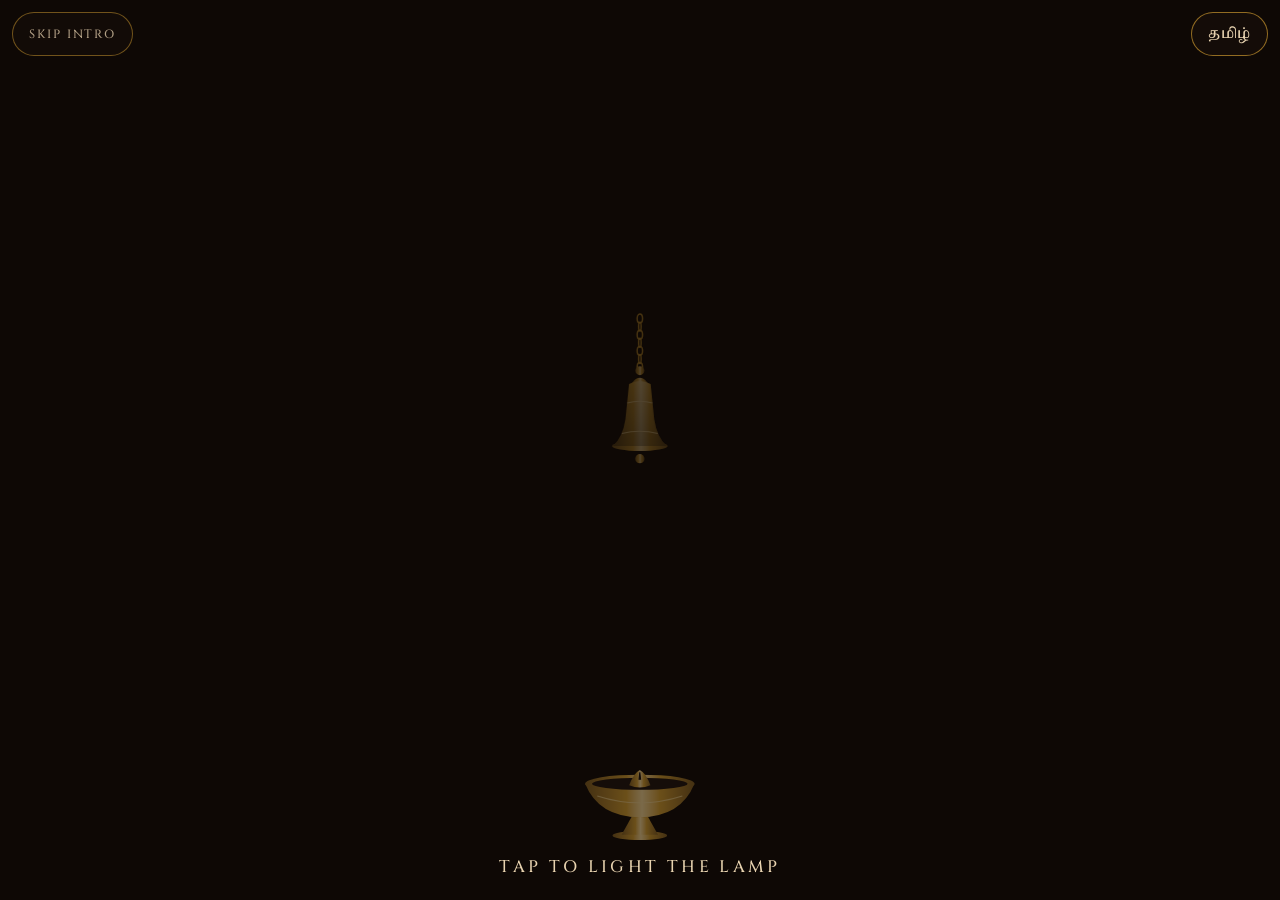
==== invites/ananya-weds-karthik/index.html @ 398d5e8c "Add Temple Gold template: lamp-lighting entry and temple doors A South Indian temple wedding templat" ====
<!doctype html>
<html lang="en">
<head>
  <meta charset="utf-8">
  <meta name="viewport" content="width=device-width, initial-scale=1, viewport-fit=cover">
  <title>Ananya &amp; Karthik — Wedding Invitation</title>
  <meta name="description" content="With the blessings of our elders, we invite you to our wedding in Madurai on Friday, 5 February 2027.">
  <!-- Link preview for WhatsApp / Instagram / iMessage -->
  <meta property="og:type" content="website">
  <meta property="og:title" content="Ananya &amp; Karthik — Wedding Invitation">
  <meta property="og:description" content="With the blessings of our elders, we invite you to our wedding in Madurai on Friday, 5 February 2027.">
  <meta property="og:image" content="https://choprakhushee.github.io/Wedding-Invites/templates/temple-gold/preview.jpg">
  <meta name="twitter:card" content="summary_large_image">
  <meta name="theme-color" content="#2A1A12">
  <link rel="preconnect" href="https://fonts.googleapis.com">
  <link rel="preconnect" href="https://fonts.gstatic.com" crossorigin>
  <link href="https://fonts.googleapis.com/css2?family=Cinzel:wght@500;600&family=Cormorant+Garamond:ital,wght@0,400;0,500;0,600;1,500&family=Great+Vibes&display=swap" rel="stylesheet">
  <link rel="stylesheet" href="../../templates/temple-gold/temple.css">
</head>
<body class="is-entry" data-elements="../../templates/temple-gold/assets/elements/">

  <!-- 1–2. Entry: light the lamp, then the temple doors open. -->
  <div class="entry" id="entry">
    <div class="entry__sky"></div>

    <div class="temple" aria-hidden="true">
      <div class="slot slot--gopuram" data-slot="gopuram"></div>
      <div class="slot slot--frame" data-slot="temple-frame"></div>
      <div class="doorway">
        <div class="doorway__glow"></div>
        <div class="door door--left"><div class="slot" data-slot="temple-door-left"></div><span class="door__shade"></span></div>
        <div class="door door--right"><div class="slot" data-slot="temple-door-right"></div><span class="door__shade"></span></div>
      </div>
      <div class="plaque"><span class="plaque__names" data-couple="short"></span></div>
      <div class="sway sway--thoranam"><div class="slot slot--thoranam" data-slot="thoranam"></div></div>
      <div class="sway sway--leaf-left"><div class="slot slot--leaf" data-slot="banana-leaf-left"></div></div>
      <div class="sway sway--leaf-right"><div class="slot slot--leaf" data-slot="banana-leaf-right"></div></div>
    </div>

    <div class="entry__dark"></div>
    <div class="entry__light"></div>

    <!-- Above the darkness: the lamp and the bell are visible before the light. -->
    <div class="temple temple--front">
      <div class="bell" id="bell"><div class="slot slot--bell" data-slot="bell"></div></div>
      <button class="bell__tap" id="bell-tap" type="button" data-ui-label="ring_bell"></button>
      <div class="diya" id="diya">
        <span class="diya__glow"></span>
        <div class="slot slot--diya" data-slot="diya"></div>
        <span class="flame" id="flame"><span class="flame__body"></span></span>
      </div>
      <p class="hint hint--light" data-ui="tap_to_light"></p>
      <p class="hint hint--enter"><span data-ui="tap_to_enter"></span></p>
    </div>

    <button class="entry__tap" id="entry-tap" type="button" data-ui-label="tap_to_light"></button>
    <button class="chip entry__skip" id="skip" type="button" data-ui="skip_intro"></button>
  </div>

  <main class="site" id="site">
    <!-- 4. Couple reveal (first pass; the kolam and parents' lines come next). -->
    <section class="couple" id="couple" aria-labelledby="couple-names">
      <div class="panel panel--ivory couple__panel">
        <p class="kicker" data-ui="wedding_of"></p>
        <h1 class="couple__names" id="couple-names" data-couple="long"></h1>
        <p class="couple__date" data-wedding-date></p>
      </div>
    </section>
  </main>

  <!-- Floating controls -->
  <div class="controls">
    <button class="chip" id="lang" type="button" hidden></button>
    <button class="fab" id="music" type="button" hidden>
      <svg viewBox="0 0 24 24" aria-hidden="true"><path d="M9 18V5l11-2v13" fill="none" stroke="currentColor" stroke-width="1.6" stroke-linecap="round" stroke-linejoin="round"/><circle cx="6" cy="18" r="3" fill="none" stroke="currentColor" stroke-width="1.6"/><circle cx="17" cy="16" r="3" fill="none" stroke="currentColor" stroke-width="1.6"/><path class="fab__slash" d="M4 4l16 16" stroke="currentColor" stroke-width="1.6" stroke-linecap="round"/></svg>
    </button>
  </div>
  <audio id="audio" loop preload="none"></audio>

  <script src="../../templates/shared/vendor/gsap.min.js"></script>
  <script src="../../templates/shared/core.js"></script>
  <script src="../../templates/temple-gold/motifs.js"></script>
  <script src="../../templates/temple-gold/temple.js"></script>
</body>
</html>
---- templates/temple-gold/temple.css ----
/* Temple Gold: a South Indian temple wedding.
   Colours are set from wedding.json ("theme"); the values here are defaults. */

:root {
  --kumkum: #8B1A1A;
  --gold: #C8962E;
  --peacock: #1E4D3A;
  --turmeric: #E0A526;
  --ivory: #FBF6EA;
  --sandal: #E8D3B0;
  --stone: #2A1A12;

  --kumkum-deep: color-mix(in srgb, var(--kumkum), #000 38%);
  --gold-deep: color-mix(in srgb, var(--gold), #2a1a12 48%);
  --gold-light: color-mix(in srgb, var(--gold), #fff6dc 55%);
  --peacock-deep: color-mix(in srgb, var(--peacock), #000 35%);
  --leaf-light: color-mix(in srgb, var(--peacock), #a9c46a 42%);
  --sandal-deep: color-mix(in srgb, var(--sandal), var(--stone) 24%);
  --stone-soft: color-mix(in srgb, color-mix(in srgb, var(--sandal), var(--stone) 50%), var(--kumkum) 18%);
  --night: color-mix(in srgb, var(--stone), #000 45%);

  --font-title: "Cinzel", "Times New Roman", serif;
  --font-script: "Great Vibes", cursive;
  --font-body: "Cormorant Garamond", Georgia, serif;
  --font-regional: var(--font-ta, serif);

  --ease: cubic-bezier(0.65, 0, 0.35, 1);
  --vh: 100vh;
}
@supports (height: 100dvh) { :root { --vh: 100dvh; } }
@supports not (color: color-mix(in srgb, red, blue)) {
  :root {
    --kumkum-deep: #561010; --gold-deep: #7a5a22; --gold-light: #e9d29c; --peacock-deep: #143226;
    --leaf-light: #4f7a4a; --sandal-deep: #c4ac8a; --stone-soft: #8c7560; --night: #170e0a;
  }
}

*, *::before, *::after { box-sizing: border-box; }
html { -webkit-text-size-adjust: 100%; }
body {
  margin: 0;
  background: var(--ivory);
  color: var(--stone);
  font: 500 1.125rem/1.55 var(--font-body);
  -webkit-font-smoothing: antialiased;
}
body.is-entry { overflow: hidden; background: var(--night); }
button { font: inherit; color: inherit; }
[hidden] { display: none !important; }
:focus-visible { outline: 2px solid var(--turmeric); outline-offset: 3px; }

/* Regional-language text uses the regional font everywhere. */
html:not([lang="en"]) body { font-family: var(--font-regional), var(--font-body); }
html:not([lang="en"]) .kicker,
html:not([lang="en"]) .hint,
html:not([lang="en"]) .chip { font-family: var(--font-regional), var(--font-title); letter-spacing: .04em; text-transform: none; }
html:not([lang="en"]) .plaque__names,
html:not([lang="en"]) .couple__names { font-family: var(--font-regional), serif; font-weight: 600; }

/* ---------------------------------------------------------------------------
   Element slots: built-in SVG or a dropped-in image, always filling the slot.
   --------------------------------------------------------------------------- */
.slot { position: absolute; }
.slot > svg, .slot > img { display: block; width: 100%; height: 100%; object-fit: contain; }

/* SVG line work (see motifs.js). */
.g-lines { fill: none; stroke: var(--gold); stroke-width: .9; }
.g-ledge { fill: var(--sandal); stroke: var(--gold-deep); stroke-width: .6; }
.g-niche { fill: color-mix(in srgb, var(--stone), transparent 55%); stroke: var(--gold); stroke-width: .8; }
.f-lines { fill: none; stroke: var(--gold-deep); stroke-width: 1; }
.f-tri { fill: var(--gold); stroke: none; }
.f-gold { fill: var(--gold); }
.f-shadow { fill: var(--stone-soft); }
.f-step { fill: var(--sandal); opacity: .6; }
.d-lines { fill: none; stroke: var(--gold); stroke-width: 1.1; }
.d-ring { fill: none; stroke: var(--gold-light); stroke-width: 2.2; }
.d-seam { stroke: var(--gold); stroke-width: 2; }
.t-string { fill: none; stroke: var(--sandal-deep); stroke-width: 1.4; }
.t-leaf { fill: var(--peacock); transform-box: fill-box; transform-origin: 50% 0; animation: leaf 4s var(--ease) infinite alternate; }
.t-leaf--light { fill: var(--leaf-light); }
.t-flowers { fill: var(--turmeric); }
.l-stalk { fill: none; stroke: var(--leaf-light); stroke-width: 6; stroke-linecap: round; }
.l-rib { fill: none; stroke: color-mix(in srgb, var(--leaf-light), #fff 30%); stroke-width: 2; }
.l-veins { fill: none; stroke: var(--peacock-deep); stroke-width: .5; opacity: .45; }
.b-chain { fill: none; stroke: var(--gold); stroke-width: 1.6; }
.b-bands { fill: none; stroke: var(--gold-light); stroke-width: 1.2; opacity: .8; }
.dy-line { fill: none; stroke: var(--gold-light); stroke-width: 1.4; opacity: .7; }
.dy-oil { fill: color-mix(in srgb, var(--stone), #000 30%); }
.dy-wick { fill: var(--night); stroke: var(--night); stroke-width: 1.4; }

/* ---------------------------------------------------------------------------
   1–2. Entry: lamp, bell, temple doors
   --------------------------------------------------------------------------- */
.entry {
  position: fixed;
  inset: 0;
  z-index: 40;
  overflow: hidden;
  background: var(--night);
  /* The temple is a 9:16 stage, as large as fits, standing on the bottom edge. */
  --tw: min(100vw, var(--vh) * 9 / 16);
  --th: calc(var(--tw) * 16 / 9);
}
.entry__sky {
  position: absolute;
  inset: 0;
  background:
    linear-gradient(to top, var(--stone) calc(var(--th) * .1), transparent calc(var(--th) * .15)),
    radial-gradient(120% 70% at 50% 100%, color-mix(in srgb, var(--kumkum-deep), var(--stone) 30%) 0, var(--stone) 55%, var(--night) 100%);
}

.temple {
  position: absolute;
  left: 50%;
  bottom: 0;
  width: var(--tw);
  height: var(--th);
  translate: -50% 0;
  container-type: size;
}
.temple--front { z-index: 6; pointer-events: none; }

.slot--gopuram { left: 14%; width: 72%; top: 1%; height: 26.5%; }
.slot--frame { left: 13%; width: 74%; top: 27%; height: 61%; }

.doorway {
  position: absolute;
  left: 22.333%;
  width: 55.334%;
  top: 34.75%;
  height: 48.75%;
  perspective: 900px;
}
.doorway__glow {
  position: absolute;
  inset: 0;
  background: radial-gradient(70% 60% at 50% 62%, var(--ivory) 0, color-mix(in srgb, var(--turmeric), var(--ivory) 30%) 28%, var(--kumkum) 70%, var(--kumkum-deep) 100%);
  opacity: .55;
}
.door {
  position: absolute;
  top: 0;
  bottom: 0;
  width: 50%;
  transform-style: preserve-3d;
  will-change: transform;
}
.door .slot { inset: 0; }
.door--left { left: 0; transform-origin: 0 50%; }
.door--right { right: 0; transform-origin: 100% 50%; }
.door__shade { position: absolute; inset: 0; background: #000; opacity: 0; pointer-events: none; }

.plaque {
  position: absolute;
  left: 50%;
  top: 28.1%;
  height: 5.2%;
  width: 50%;
  translate: -50% 0;
  display: grid;
  place-items: center;
  padding: 0 4%;
  background: var(--kumkum);
  border: 1px solid var(--gold);
  box-shadow: inset 0 0 0 2px var(--kumkum), inset 0 0 0 3px var(--gold);
  border-radius: 2px;
}
.plaque__names {
  color: var(--gold-light);
  font: 400 6.4cqw/1 var(--font-script);
  white-space: nowrap;
}

.sway { position: absolute; will-change: transform; }
.sway .slot { inset: 0; }
.sway--thoranam { left: 17%; width: 66%; top: 34.2%; height: 7%; transform-origin: 50% 0; animation: sway 7s var(--ease) infinite alternate; }
.sway--leaf-left, .sway--leaf-right { top: 40%; width: 23%; height: 56%; animation: sway-leaf 9s var(--ease) infinite alternate; }
.sway--leaf-left { left: -6%; transform-origin: 50% 100%; }
.sway--leaf-right { right: -6%; transform-origin: 50% 100%; animation-delay: -4.5s; }

@keyframes sway { from { rotate: -.7deg; } to { rotate: .7deg; } }
@keyframes sway-leaf { from { rotate: -1.4deg; } to { rotate: 1.2deg; } }
@keyframes leaf { from { rotate: -5deg; } to { rotate: 5deg; } }

/* Darkness with a hole of lamplight that grows from the flame (--r). */
.entry__dark {
  position: absolute;
  inset: 0;
  z-index: 2;
  pointer-events: none;
  --r: 0px;
  background: radial-gradient(circle at var(--fx, 50%) var(--fy, 85%),
    rgba(14, 8, 5, 0) calc(var(--r) * .28),
    rgba(14, 8, 5, .5) calc(var(--r) * .7),
    rgb(14, 8, 5) var(--r));
}
.entry__light {
  position: absolute;
  inset: 0;
  z-index: 3;
  pointer-events: none;
  opacity: 0;
  background: radial-gradient(circle at var(--fx, 50%) var(--fy, 85%),
    color-mix(in srgb, var(--turmeric) 30%, transparent) 0,
    color-mix(in srgb, var(--turmeric) 10%, transparent) calc(var(--tw) * .45),
    transparent calc(var(--tw) * 1.1));
}

.bell {
  position: absolute;
  left: 50%;
  width: 14.2%;
  margin-left: -7.1%;
  top: 34.75%;
  height: 17%;
  transform-origin: 50% 0;
  opacity: .32;
  will-change: transform;
}
.bell .slot { inset: 0; }
.bell__tap {
  position: absolute;
  left: 50%;
  top: 40%;
  width: max(44px, 18%);
  height: max(44px, 12%);
  translate: -50% 0;
  border: 0;
  background: none;
  cursor: pointer;
  pointer-events: auto;
  border-radius: 50%;
  -webkit-tap-highlight-color: transparent;
}

.diya {
  position: absolute;
  left: 50%;
  width: 30%;
  margin-left: -15%;
  bottom: 6.5%;
  height: 13.5%;
  opacity: .5;
}
.diya .slot { inset: 0; }
.diya__glow {
  position: absolute;
  left: 50%;
  top: 30%;
  width: 260%;
  aspect-ratio: 1;
  translate: -50% -50%;
  border-radius: 50%;
  background: radial-gradient(circle, color-mix(in srgb, var(--turmeric) 55%, transparent) 0, color-mix(in srgb, var(--turmeric) 12%, transparent) 35%, transparent 68%);
  opacity: 0;
}
.flame {
  position: absolute;
  left: 50%;
  bottom: 56.2%;
  width: 17%;
  margin-left: -8.5%;
  aspect-ratio: 40 / 96;
  transform-origin: 50% 100%;
}
.flame__body { position: absolute; inset: 0; transform-origin: 50% 100%; }
.flame__body svg { display: block; width: 100%; height: 100%; overflow: visible; }
.flame__core { transform-box: fill-box; transform-origin: 50% 100%; }
.is-lit .flame__body { animation: flicker 2.3s ease-in-out infinite alternate; }
.is-lit .flame__core { animation: flicker-core 1.7s ease-in-out infinite alternate; }
.is-lit .diya__glow { animation: glow 3.1s ease-in-out infinite alternate; }

@keyframes flicker {
  0%   { transform: scale(1, 1) skewX(0deg); }
  22%  { transform: scale(.97, 1.04) skewX(1.6deg); }
  47%  { transform: scale(1.02, .96) skewX(-1deg); }
  71%  { transform: scale(.98, 1.05) skewX(-2deg); }
  100% { transform: scale(1.01, .98) skewX(1deg); }
}
@keyframes flicker-core {
  0%   { transform: scale(1, 1); }
  40%  { transform: scale(.92, 1.06); }
  100% { transform: scale(1.04, .95); }
}
@keyframes glow { 0% { scale: .94; } 50% { scale: 1.03; } 100% { scale: .97; } }

.hint {
  position: absolute;
  left: 50%;
  translate: -50% 0;
  margin: 0;
  text-align: center;
  white-space: nowrap;
  font: 500 max(12px, 3.3cqw)/1.3 var(--font-title);
  letter-spacing: .2em;
  text-transform: uppercase;
}
.hint--light { bottom: 2.4%; color: var(--sandal); animation: breathe 2.6s var(--ease) infinite alternate; }
.is-lit .hint--light { animation: none; }
.hint--enter {
  bottom: 1.6%;
  padding: .55em 1.2em;
  background: var(--ivory);
  color: var(--stone);
  border: 1px solid var(--gold);
  box-shadow: inset 0 0 0 2px var(--ivory), inset 0 0 0 3px var(--gold);
  opacity: 0;
  visibility: hidden;
}
@keyframes breathe { from { opacity: .55; } to { opacity: 1; } }

.entry__tap {
  position: absolute;
  inset: 0;
  z-index: 5;
  width: 100%;
  border: 0;
  background: none;
  cursor: pointer;
  -webkit-tap-highlight-color: transparent;
}
.entry__skip { position: absolute; z-index: 7; left: 12px; top: max(12px, env(safe-area-inset-top)); opacity: .75; }

/* ---------------------------------------------------------------------------
   Floating controls
   --------------------------------------------------------------------------- */
.chip {
  min-height: 44px;
  min-width: 44px;
  padding: 0 16px;
  border: 1px solid color-mix(in srgb, var(--gold), transparent 30%);
  border-radius: 999px;
  background: color-mix(in srgb, var(--night), transparent 25%);
  color: var(--sandal);
  font: 500 12px/1 var(--font-title);
  letter-spacing: .16em;
  text-transform: uppercase;
  cursor: pointer;
}
.controls {
  position: fixed;
  z-index: 60;
  right: 12px;
  top: max(12px, env(safe-area-inset-top));
  display: flex;
  gap: 10px;
  align-items: center;
}
.controls #lang { font-family: var(--font-regional), var(--font-title); letter-spacing: .04em; text-transform: none; font-size: 14px; }
.controls #lang.to-en { font-family: var(--font-title); letter-spacing: .16em; text-transform: uppercase; font-size: 12px; }
.fab {
  position: fixed;
  right: 16px;
  bottom: max(16px, env(safe-area-inset-bottom));
  width: 48px;
  height: 48px;
  display: grid;
  place-items: center;
  border: 1px solid var(--gold);
  border-radius: 50%;
  background: var(--kumkum);
  color: var(--gold-light);
  box-shadow: inset 0 0 0 3px var(--kumkum), inset 0 0 0 4px color-mix(in srgb, var(--gold), transparent 40%), 0 6px 18px rgba(42, 26, 18, .28);
  cursor: pointer;
}
body.is-dark .fab { opacity: 0; pointer-events: none; }
.fab { transition: opacity 1s var(--ease); }
.fab svg { width: 22px; height: 22px; }
.fab__slash { opacity: 0; transition: opacity .6s var(--ease); }
.fab.is-muted .fab__slash { opacity: 1; }

/* ---------------------------------------------------------------------------
   Panels: text always sits on a solid ground framed in zari.
   --------------------------------------------------------------------------- */
.panel {
  position: relative;
  border: 1px solid var(--gold);
  box-shadow: inset 0 0 0 5px var(--panel-bg), inset 0 0 0 6px var(--gold);
  background: var(--panel-bg);
}
.panel--ivory { --panel-bg: var(--ivory); color: var(--stone); }
.panel--red { --panel-bg: var(--kumkum); color: var(--ivory); }

.kicker {
  margin: 0;
  font: 500 13px/1.4 var(--font-title);
  letter-spacing: .24em;
  text-transform: uppercase;
  color: var(--kumkum);
}

/* ---------------------------------------------------------------------------
   4. Couple reveal (first pass)
   --------------------------------------------------------------------------- */
.site { min-height: var(--vh); background: var(--sandal); }
.couple {
  min-height: var(--vh);
  display: grid;
  place-items: center;
  padding: 72px 16px 48px;
}
.couple:focus { outline: none; }
.couple__panel {
  width: min(100%, 520px);
  padding: 48px 28px;
  text-align: center;
}
.couple__names {
  margin: 18px 0 14px;
  font: 400 clamp(46px, 13vw, 76px)/1.05 var(--font-script);
  color: var(--kumkum);
}
.couple__date { margin: 0; font: 500 14px/1.5 var(--font-title); letter-spacing: .18em; text-transform: uppercase; }

/* ---------------------------------------------------------------------------
   Reduced motion: no loops; the entry becomes a gentle cross-fade.
   --------------------------------------------------------------------------- */
@media (prefers-reduced-motion: reduce) {
  *, *::before, *::after { animation: none !important; }
}
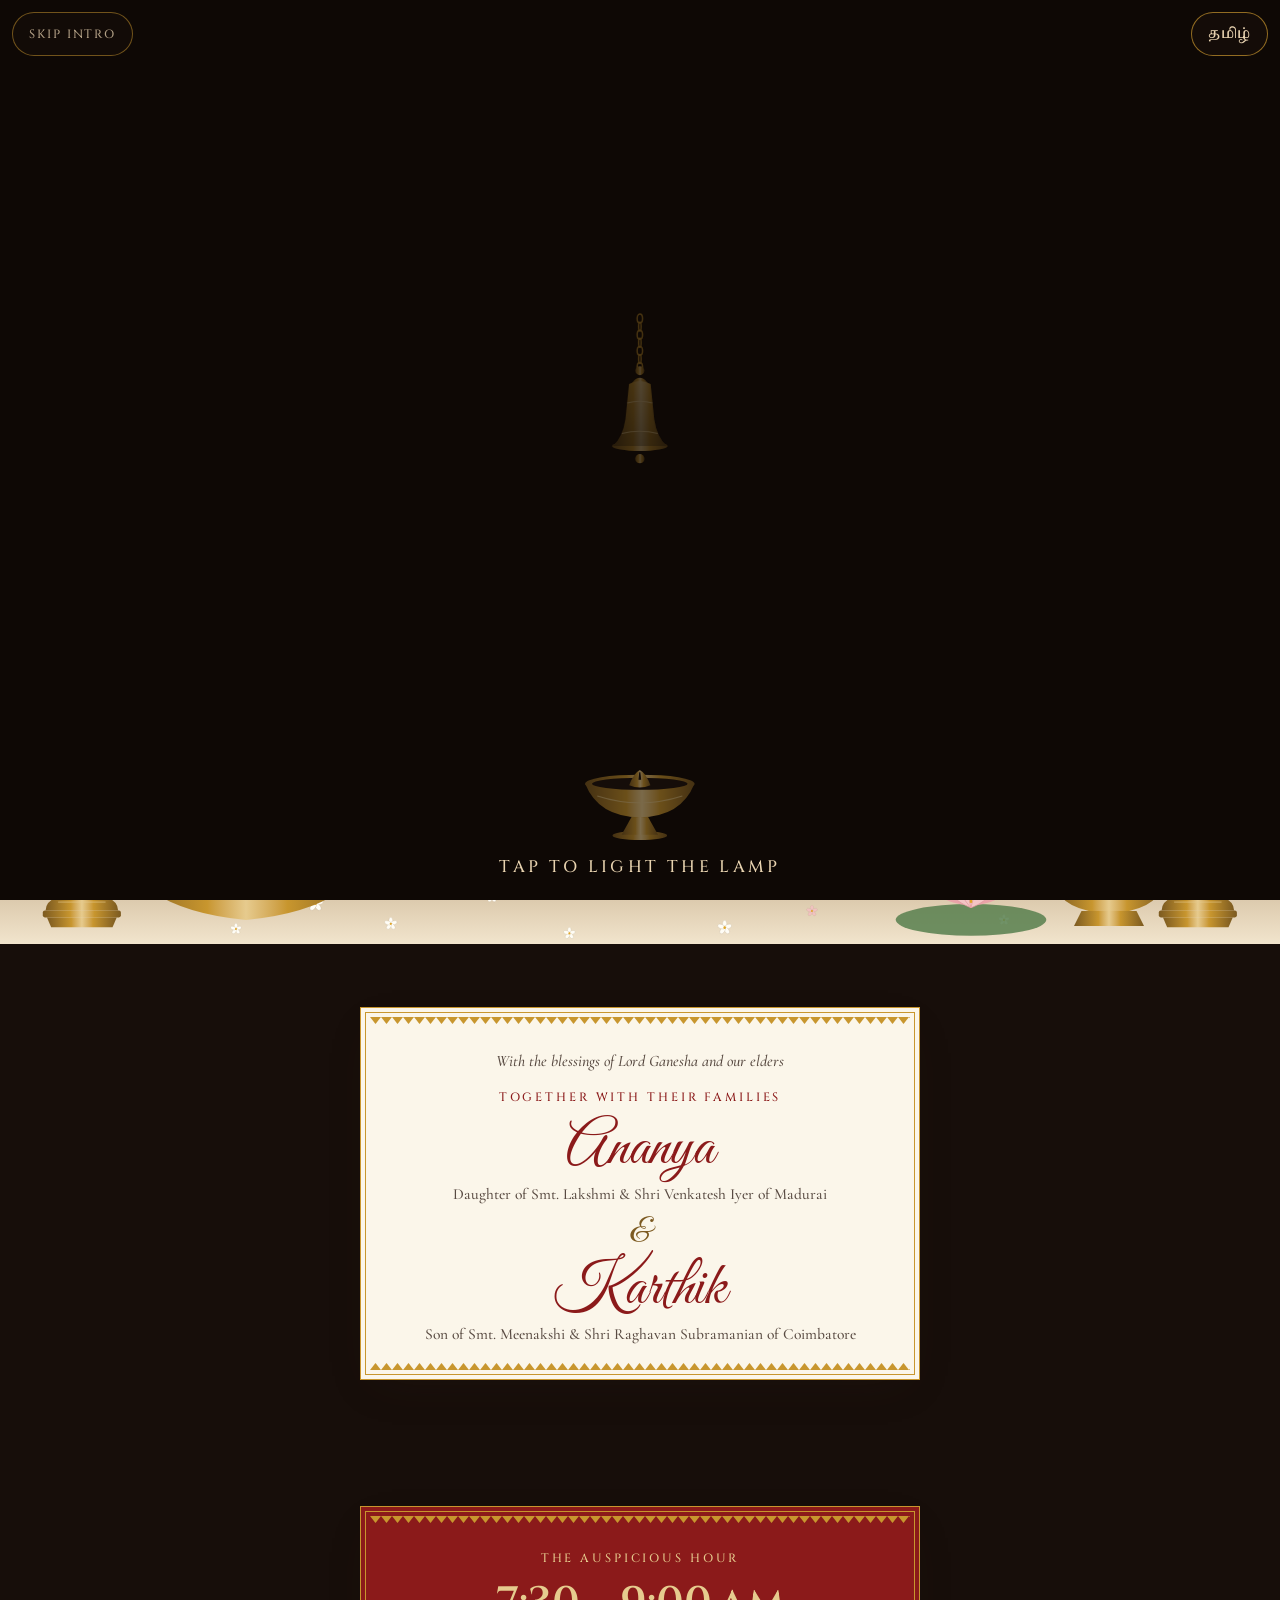
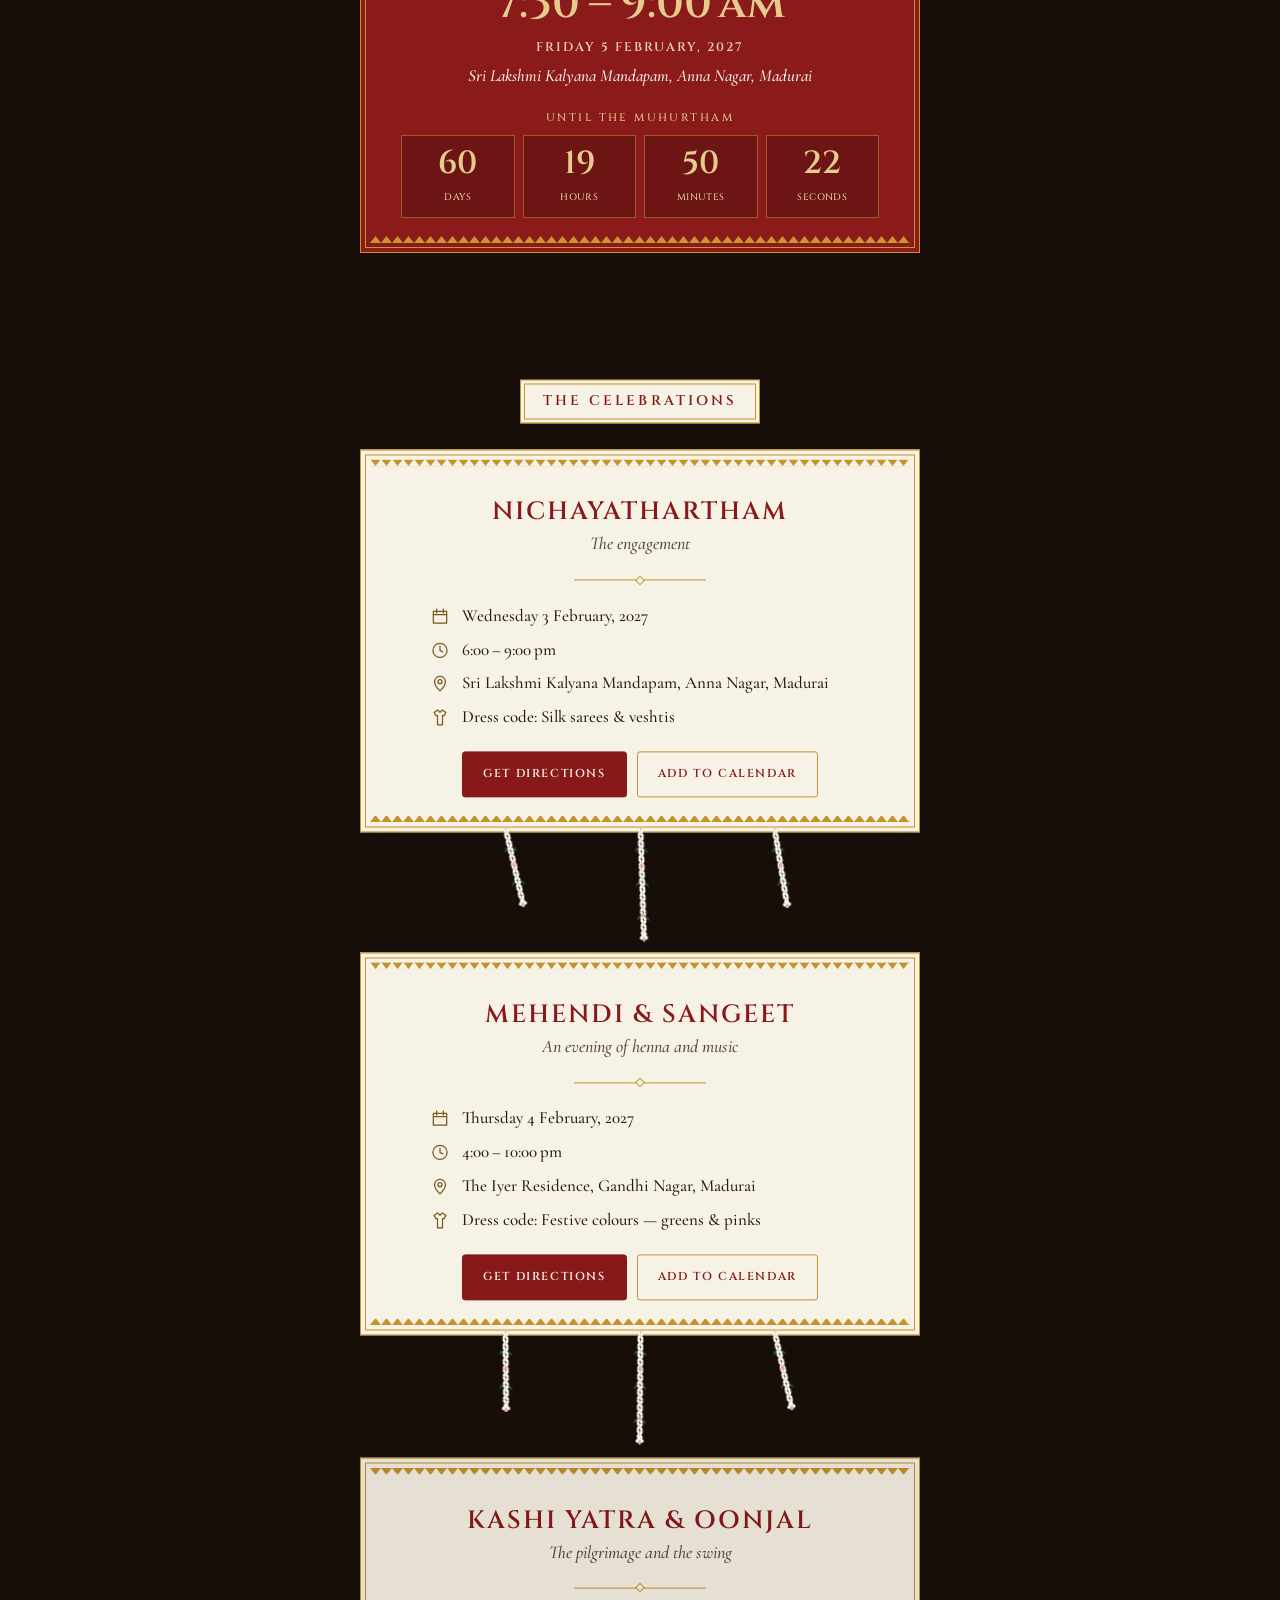
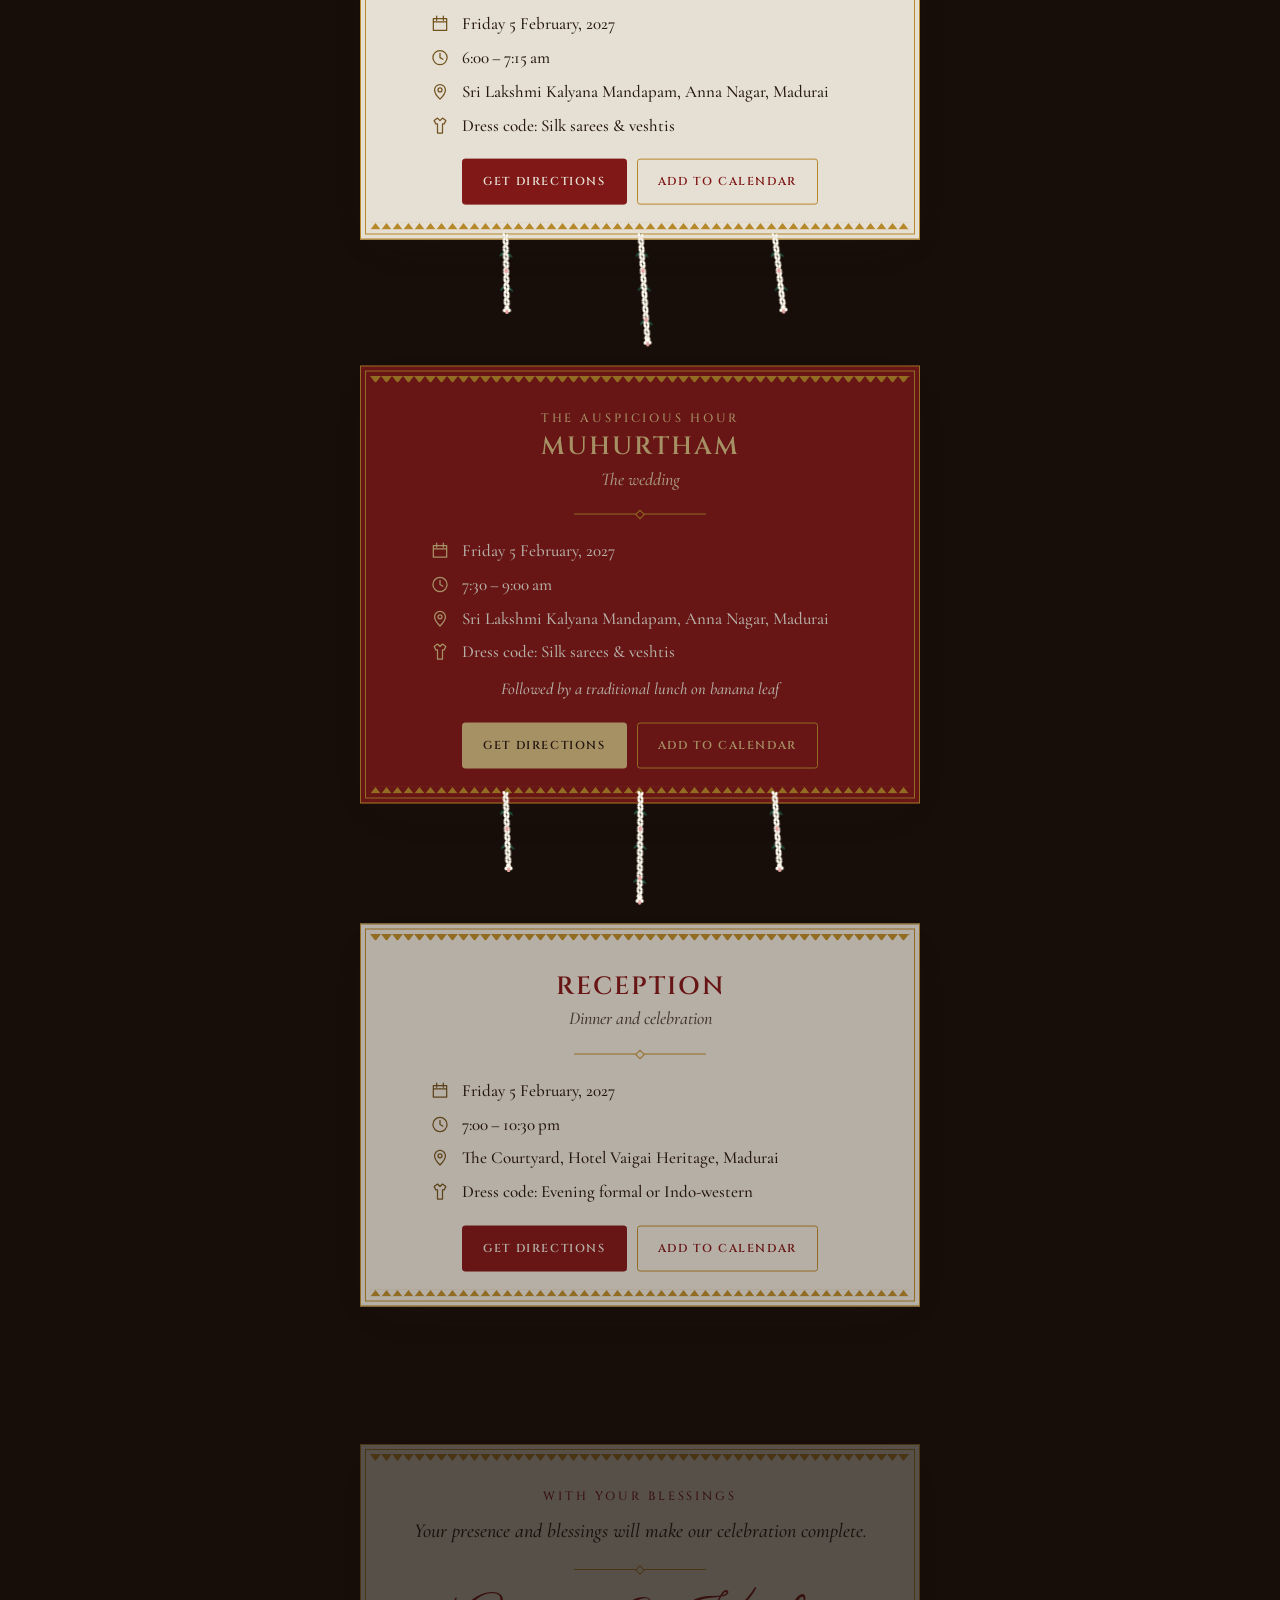
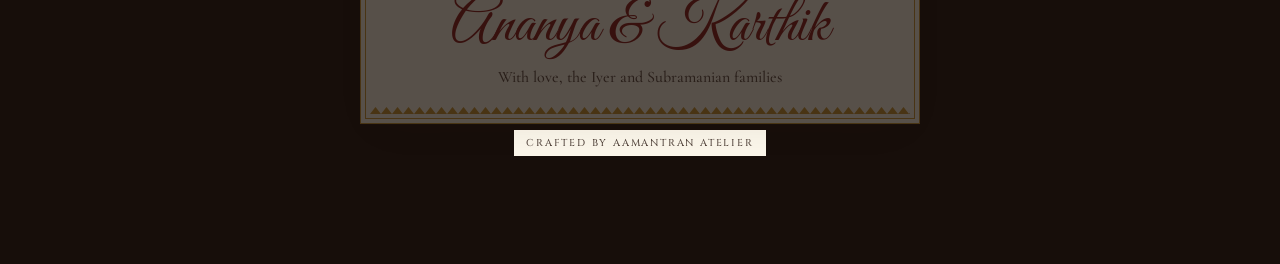
==== commit 0a549a44: "Temple Gold: the courtyard and the invitation after the doors Behind the temple doors is a sunlit co" ====
--- a/invites/ananya-weds-karthik/index.html
+++ b/invites/ananya-weds-karthik/index.html
@@ -57,14 +57,106 @@
     <button class="chip entry__skip" id="skip" type="button" data-ui="skip_intro"></button>
   </div>
 
+  <!-- The courtyard frame: pillars, garland, jasmine strands and bells.
+       It stays in place while the invitation scrolls through the middle. -->
+  <div class="courtyard" id="courtyard" aria-hidden="true">
+    <div class="cy-pillar cy-pillar--left"><div class="slot" data-slot="pillar-left"></div></div>
+    <div class="cy-pillar cy-pillar--right"><div class="slot" data-slot="pillar-right"></div></div>
+    <div class="cy-hangings" id="hangings"></div>
+    <div class="cy-garland"><div class="slot" data-slot="garland"></div></div>
+    <div class="wind cy-leaf cy-leaf--tl" data-base="150" data-amp="2.2" data-period="5.6" data-lean="-3"><div class="slot" data-slot="banana-leaf-left"></div></div>
+    <div class="wind cy-leaf cy-leaf--tl2" data-base="166" data-amp="2.8" data-period="4.7" data-lean="-3.5"><div class="slot" data-slot="banana-leaf-left"></div></div>
+    <div class="wind cy-leaf cy-leaf--tr" data-base="-150" data-amp="2.2" data-period="5.9" data-lean="-3"><div class="slot" data-slot="banana-leaf-right"></div></div>
+    <div class="wind cy-leaf cy-leaf--tr2" data-base="-166" data-amp="2.8" data-period="5" data-lean="-3.5"><div class="slot" data-slot="banana-leaf-right"></div></div>
+    <div class="cy-petals" id="petals"></div>
+  </div>
+
   <main class="site" id="site">
-    <!-- 4. Couple reveal (first pass; the kolam and parents' lines come next). -->
-    <section class="couple" id="couple" aria-labelledby="couple-names">
-      <div class="panel panel--ivory couple__panel">
+    <!-- 3–5. Invocation, greeting and the couple, standing in the courtyard. -->
+    <section class="hero" id="couple" aria-labelledby="couple-title">
+      <div class="hero__view" aria-hidden="true"><div class="slot" data-slot="temple-view"></div></div>
+      <div class="floor" aria-hidden="true">
+        <div class="wind floor__plant" data-base="18" data-amp="2.5" data-period="5.2" data-lean="2.5"><div class="slot" data-slot="banana-leaf-left"></div></div>
+        <div class="wind floor__plant floor__plant--2" data-base="38" data-amp="3" data-period="4.4" data-lean="3"><div class="slot" data-slot="banana-leaf-left"></div></div>
+        <div class="slot floor__kolam" data-slot="kolam" data-ext=".svg"></div>
+        <div class="floor__flowers" id="floor-flowers"></div>
+        <div class="lamp lamp--left"><div class="slot" data-slot="kuthuvilakku"></div></div>
+        <div class="slot floor__urli" data-slot="urli"></div>
+        <div class="slot floor__lotus" data-slot="lotus"></div>
+        <div class="floor__kalasam"><div class="slot" data-slot="kalasam"></div></div>
+        <div class="lamp lamp--right"><div class="slot" data-slot="kuthuvilakku"></div></div>
+      </div>
+
+      <div class="panel panel--ivory zari hero__panel">
+        <p class="invocation__shloka" id="shloka" hidden></p>
+        <p class="greeting" id="greeting" hidden></p>
         <p class="kicker" data-ui="wedding_of"></p>
-        <h1 class="couple__names" id="couple-names" data-couple="long"></h1>
-        <p class="couple__date" data-wedding-date></p>
+        <h1 class="hero__names" id="couple-title">
+          <span class="hero__name" data-person="0"></span>
+          <span class="amp">&amp;</span>
+          <span class="hero__name" data-person="1"></span>
+        </h1>
+        <span class="divider" aria-hidden="true"></span>
+        <p class="hero__date" data-wedding-date></p>
+        <p class="hero__place" id="wedding-place"></p>
+        <a class="scroll-hint" href="#families"><span data-ui="scroll_hint"></span><span class="scroll-hint__bud" aria-hidden="true"></span></a>
       </div>
+    </section>
+
+    <!-- 4. The families. -->
+    <section class="section" id="families">
+      <div class="panel panel--ivory zari families reveal">
+        <p class="invocation__blessing" id="blessing" hidden></p>
+        <p class="kicker" data-ui="together"></p>
+        <div class="person">
+          <p class="person__name" data-person="0" aria-hidden="true"></p>
+          <p class="person__parents" data-parents="0"></p>
+        </div>
+        <p class="amp" aria-hidden="true">&amp;</p>
+        <div class="person">
+          <p class="person__name" data-person="1" aria-hidden="true"></p>
+          <p class="person__parents" data-parents="1"></p>
+        </div>
+      </div>
+    </section>
+
+    <!-- 6. The muhurtham: the auspicious hour, with a countdown. -->
+    <section class="section" id="muhurtham" hidden>
+      <div class="panel panel--red zari muhurtham reveal">
+        <span class="shimmer" aria-hidden="true"><i></i></span>
+        <p class="kicker kicker--gold" data-ui="muhurtham_label"></p>
+        <h2 class="muhurtham__time" id="muhurtham-time"></h2>
+        <p class="muhurtham__date" id="muhurtham-date"></p>
+        <p class="muhurtham__venue" id="muhurtham-venue"></p>
+        <div class="countdown" id="countdown" hidden>
+          <p class="countdown__title" data-ui="countdown_title"></p>
+          <div class="countdown__grid">
+            <div><span data-unit="days">0</span><small data-ui="days"></small></div>
+            <div><span data-unit="hours">0</span><small data-ui="hours"></small></div>
+            <div><span data-unit="minutes">0</span><small data-ui="minutes"></small></div>
+            <div><span data-unit="seconds">0</span><small data-ui="seconds"></small></div>
+          </div>
+        </div>
+        <p class="countdown__done" id="countdown-done" data-ui="married" hidden></p>
+      </div>
+    </section>
+
+    <!-- 7. The events, each with directions and a calendar file. -->
+    <section class="section events" id="events" aria-labelledby="events-title">
+      <h2 class="plaque-title reveal" id="events-title"><span data-ui="celebrations"></span></h2>
+      <div class="events__list" id="events-list"></div>
+    </section>
+
+    <!-- 11. Closing blessing. -->
+    <section class="section closing" id="closing">
+      <div class="panel panel--ivory zari closing__panel reveal">
+        <p class="kicker" data-ui="closing_title"></p>
+        <p class="closing__blessing" id="closing-blessing"></p>
+        <span class="divider" aria-hidden="true"></span>
+        <p class="closing__names" data-couple="long"></p>
+        <p class="closing__families" id="closing-families"></p>
+      </div>
+      <p class="credit" id="credit" hidden></p>
     </section>
   </main>
 
@@ -80,6 +172,8 @@
   <script src="../../templates/shared/vendor/gsap.min.js"></script>
   <script src="../../templates/shared/core.js"></script>
   <script src="../../templates/temple-gold/motifs.js"></script>
+  <script src="../../templates/temple-gold/motifs-courtyard.js"></script>
+  <script src="../../templates/temple-gold/courtyard.js"></script>
   <script src="../../templates/temple-gold/temple.js"></script>
 </body>
 </html>
--- a/templates/temple-gold/temple.css
+++ b/templates/temple-gold/temple.css
@@ -18,6 +18,17 @@
   --sandal-deep: color-mix(in srgb, var(--sandal), var(--stone) 24%);
   --stone-soft: color-mix(in srgb, color-mix(in srgb, var(--sandal), var(--stone) 50%), var(--kumkum) 18%);
   --night: color-mix(in srgb, var(--stone), #000 45%);
+  --parchment: color-mix(in srgb, var(--ivory), var(--sandal) 50%);
+  --stone-light: color-mix(in srgb, var(--ivory), var(--sandal) 30%);
+  --floor-top: color-mix(in srgb, var(--sandal), var(--ivory) 25%);
+  --floor-bottom: color-mix(in srgb, var(--sandal), var(--stone) 12%);
+  --water: color-mix(in srgb, var(--sandal), var(--peacock) 14%);
+  --water-light: color-mix(in srgb, var(--ivory), var(--peacock) 8%);
+  --ink-soft: color-mix(in srgb, var(--stone), transparent 22%);
+
+  /* Courtyard frame: pillar width and garland height. */
+  --pw: clamp(30px, 9vw, 128px);
+  --gh: max(34px, 5vw);
 
   --font-title: "Cinzel", "Times New Roman", serif;
   --font-script: "Great Vibes", cursive;
@@ -32,6 +43,8 @@
   :root {
     --kumkum-deep: #561010; --gold-deep: #7a5a22; --gold-light: #e9d29c; --peacock-deep: #143226;
     --leaf-light: #4f7a4a; --sandal-deep: #c4ac8a; --stone-soft: #8c7560; --night: #170e0a;
+    --parchment: #f2e6cd; --stone-light: #f4ead6; --floor-top: #eddcbd; --floor-bottom: #d9c2a0;
+    --water: #d6ceb0; --water-light: #f3f1e3; --ink-soft: #4d3d33;
   }
 }
 
@@ -44,9 +57,11 @@
   font: 500 1.125rem/1.55 var(--font-body);
   -webkit-font-smoothing: antialiased;
 }
+body { background: var(--parchment); }
 body.is-entry { overflow: hidden; background: var(--night); }
 button { font: inherit; color: inherit; }
 [hidden] { display: none !important; }
+.panel p { text-wrap: balance; }
 :focus-visible { outline: 2px solid var(--turmeric); outline-offset: 3px; }
 
 /* Regional-language text uses the regional font everywhere. */
@@ -55,7 +70,17 @@
 html:not([lang="en"]) .hint,
 html:not([lang="en"]) .chip { font-family: var(--font-regional), var(--font-title); letter-spacing: .04em; text-transform: none; }
 html:not([lang="en"]) .plaque__names,
-html:not([lang="en"]) .couple__names { font-family: var(--font-regional), serif; font-weight: 600; }
+html:not([lang="en"]) .person__name,
+html:not([lang="en"]) .closing__names { font-family: var(--font-regional), serif; font-weight: 600; font-size: clamp(30px, 8vw, 46px); }
+html:not([lang="en"]) .event__name,
+html:not([lang="en"]) .plaque-title,
+html:not([lang="en"]) .btn,
+html:not([lang="en"]) .hero__date,
+html:not([lang="en"]) .muhurtham__date,
+html:not([lang="en"]) .countdown small,
+html:not([lang="en"]) .countdown__title,
+html:not([lang="en"]) .scroll-hint { font-family: var(--font-regional), var(--font-title); letter-spacing: .02em; text-transform: none; }
+.sr-only { position: absolute; width: 1px; height: 1px; overflow: hidden; clip: rect(0 0 0 0); white-space: nowrap; }
 
 /* ---------------------------------------------------------------------------
    Element slots: built-in SVG or a dropped-in image, always filling the slot.
@@ -347,6 +372,7 @@
   align-items: center;
 }
 .controls #lang { font-family: var(--font-regional), var(--font-title); letter-spacing: .04em; text-transform: none; font-size: 14px; }
+body:not(.is-entry) .chip { background: var(--ivory); color: var(--kumkum); border-color: var(--gold); }
 .controls #lang.to-en { font-family: var(--font-title); letter-spacing: .16em; text-transform: uppercase; font-size: 12px; }
 .fab {
   position: fixed;
@@ -370,47 +396,394 @@
 .fab.is-muted .fab__slash { opacity: 1; }
 
 /* ---------------------------------------------------------------------------
-   Panels: text always sits on a solid ground framed in zari.
+   The courtyard frame (fixed behind the invitation)
    --------------------------------------------------------------------------- */
+.courtyard {
+  position: fixed;
+  inset: 0;
+  z-index: 0;
+  overflow: hidden;
+  pointer-events: none;
+}
+.cy-pillar { position: absolute; top: 0; bottom: 0; width: var(--pw); }
+.cy-pillar--left { left: 0; }
+.cy-pillar--right { right: 0; }
+.cy-pillar .slot { inset: 0; }
+.cy-pillar .slot > img { object-fit: cover; object-position: 50% 0; }
+.cy-garland { position: absolute; top: 0; left: 0; right: 0; height: var(--gh); }
+.cy-garland .slot { inset: 0; }
+.cy-garland .slot > img { object-fit: cover; object-position: 50% 0; }
+
+.wind { will-change: transform; }
+.cy-leaf {
+  position: absolute;
+  width: var(--lw);
+  aspect-ratio: 94 / 400;
+  top: calc(var(--lw) * -4.255 + var(--gh) * .4);
+  transform-origin: 50% 100%;
+}
+.cy-leaf .slot { inset: 0; }
+.cy-leaf--tl { --lw: clamp(58px, min(15vw, 17vh), 150px); left: calc(var(--pw) * .5 - var(--lw) / 2); transform: rotate(150deg); }
+.cy-leaf--tl2 { --lw: clamp(46px, min(11vw, 13vh), 115px); left: calc(var(--pw) * 1.1 - var(--lw) / 2); transform: rotate(166deg); }
+.cy-leaf--tr { --lw: clamp(58px, min(15vw, 17vh), 150px); right: calc(var(--pw) * .5 - var(--lw) / 2); transform: rotate(-150deg); }
+.cy-leaf--tr2 { --lw: clamp(46px, min(11vw, 13vh), 115px); right: calc(var(--pw) * 1.1 - var(--lw) / 2); transform: rotate(-166deg); }
+
+.strand {
+  --sw: clamp(13px, 2.2vw, 26px);
+  position: absolute;
+  top: calc(var(--gh) * .45);
+  width: var(--sw);
+  height: calc(var(--sw) * var(--len) / 24);
+  margin: 0 calc(var(--sw) / -2);
+  transform-origin: 50% 0;
+}
+.strand .slot { inset: 0; }
+.strand > svg { display: block; width: 100%; height: 100%; }
+.hang-bell {
+  position: absolute;
+  top: calc(var(--gh) * .2);
+  width: clamp(26px, 4.6vw, 56px);
+  margin: 0 calc(clamp(26px, 4.6vw, 56px) / -2);
+  aspect-ratio: 80 / 170;
+  transform-origin: 50% 0;
+}
+.hang-bell .slot { inset: 0; }
+.hang-bell__tap {
+  position: absolute;
+  left: 50%;
+  bottom: -6px;
+  width: 48px;
+  height: 56px;
+  translate: -50% 0;
+  border: 0;
+  background: none;
+  cursor: pointer;
+  pointer-events: auto;
+  -webkit-tap-highlight-color: transparent;
+}
+.cy-petals { position: absolute; inset: 0; }
+.petal { position: absolute; left: 0; top: 0; width: 15px; height: 15px; will-change: transform, opacity; }
+.petal svg, .floor-flower svg { display: block; width: 100%; height: 100%; }
+.jf-petals { fill: #fffdf6; stroke: color-mix(in srgb, var(--sandal-deep), transparent 30%); stroke-width: .6; }
+.jf-eye { fill: var(--turmeric); }
+
+/* Courtyard artwork line work (see motifs-courtyard.js). */
+.p-lines { fill: none; stroke: color-mix(in srgb, var(--gold-deep), transparent 45%); stroke-width: 1.4; }
+.j-thread { fill: none; stroke: color-mix(in srgb, var(--peacock), transparent 40%); stroke-width: 1; }
+.j-bud { fill: #fffdf5; stroke: color-mix(in srgb, var(--sandal-deep), transparent 20%); stroke-width: .5; }
+.j-leaf, .gl-leaves { fill: var(--peacock); }
+.gl-leaves .gl-light { fill: var(--leaf-light); }
+.gl-band { fill: var(--sandal-deep); }
+.j-pink { fill: #e7a7a4; }
+.kv-lines { fill: none; stroke: var(--gold-light); stroke-width: 1.2; opacity: .7; }
+.k-coconut { fill: #8a5a33; }
+.k-coir { fill: none; stroke: #5e3b1f; stroke-width: 1.5; }
+.k-kumkum { fill: var(--kumkum); stroke: var(--kumkum); stroke-width: 2; }
+.k-leaves { transform-box: fill-box; transform-origin: 50% 100%; animation: stir 4.6s var(--ease) infinite alternate; }
+.u-white { fill: #fffdf6; }
+.u-pink { fill: #eab0ad; }
+.u-eye { fill: var(--turmeric); }
+.u-float { transform-box: fill-box; transform-origin: 50% 50%; animation: float 5s var(--ease) infinite alternate; }
+.lo-pad { fill: var(--leaf-light); opacity: .85; }
+.lo-back { fill: #e9a3a8; }
+.lo-front { fill: #f4c4c4; stroke: #e39aa0; stroke-width: .6; }
+.lo-lines { fill: none; stroke: var(--turmeric); stroke-width: 2; }
+.tv-trees { fill: color-mix(in srgb, var(--leaf-light), var(--sandal) 55%); }
+.tv-trunk { fill: none; stroke: color-mix(in srgb, var(--leaf-light), var(--sandal) 45%); stroke-width: 2.4; }
+.tv-frond { fill: none; stroke: color-mix(in srgb, var(--leaf-light), var(--sandal) 40%); stroke-width: 3; stroke-linecap: round; }
+.tv-hall { fill: var(--stone-light); }
+.tv-water { fill: var(--water); opacity: .7; }
+.tv-reflect { opacity: .22; }
+.tv-ghat { fill: var(--stone-light); }
+.tv-shimmer { fill: none; stroke: var(--ivory); stroke-width: 1.4; stroke-linecap: round; animation: shimmer-water 6s var(--ease) infinite alternate; }
+.k-line { fill: none; stroke: #fffaf0; stroke-width: 3.2; stroke-linecap: round; stroke-dasharray: 1; stroke-dashoffset: 1; }
+.k-line--green { stroke: color-mix(in srgb, var(--leaf-light), #fff 25%); }
+.k-line--red { stroke: color-mix(in srgb, #e07a5f, var(--kumkum) 25%); }
+.k-dots { fill: #e07a5f; opacity: 0; }
+.k-centre { fill: var(--turmeric); opacity: 0; }
+
+@keyframes stir { from { rotate: -3deg; } to { rotate: 3deg; } }
+@keyframes float { from { translate: 0 -.6px; rotate: -4deg; } to { translate: 0 .8px; rotate: 5deg; } }
+@keyframes shimmer-water { from { opacity: .25; translate: -6px 0; } to { opacity: .75; translate: 6px 0; } }
+
+/* ---------------------------------------------------------------------------
+   The invitation
+   --------------------------------------------------------------------------- */
+.site {
+  position: relative;
+  z-index: 1;
+  pointer-events: none;
+}
+.site .panel, .site .lamp, .site a, .site button, .site .credit { pointer-events: auto; }
+
+/* Panels: solid ground, a double gold rule and a temple-border edge. */
 .panel {
   position: relative;
   border: 1px solid var(--gold);
-  box-shadow: inset 0 0 0 5px var(--panel-bg), inset 0 0 0 6px var(--gold);
+  box-shadow: inset 0 0 0 4px var(--panel-bg), inset 0 0 0 5px var(--gold), 0 14px 40px -18px rgba(42, 26, 18, .35);
   background: var(--panel-bg);
 }
 .panel--ivory { --panel-bg: var(--ivory); color: var(--stone); }
 .panel--red { --panel-bg: var(--kumkum); color: var(--ivory); }
+.zari { padding: 42px clamp(18px, 5vw, 40px) 34px; }
+.zari::before, .zari::after {
+  content: "";
+  position: absolute;
+  left: 9px;
+  right: 9px;
+  height: 7px;
+  background: var(--gold);
+  -webkit-mask: var(--temple-border) repeat-x 0 0 / 11px 7px;
+  mask: var(--temple-border) repeat-x 0 0 / 11px 7px;
+  pointer-events: none;
+}
+.zari::before { top: 9px; }
+.zari::after { bottom: 9px; transform: scaleY(-1); }
+:root { --temple-border: url("data:image/svg+xml,%3Csvg xmlns='http://www.w3.org/2000/svg' width='11' height='7'%3E%3Cpath d='M0 0h11L5.5 7z'/%3E%3C/svg%3E"); }
 
 .kicker {
   margin: 0;
-  font: 500 13px/1.4 var(--font-title);
+  font: 500 12px/1.5 var(--font-title);
   letter-spacing: .24em;
   text-transform: uppercase;
   color: var(--kumkum);
 }
-
-/* ---------------------------------------------------------------------------
-   4. Couple reveal (first pass)
-   --------------------------------------------------------------------------- */
-.site { min-height: var(--vh); background: var(--sandal); }
-.couple {
+.kicker--gold { color: var(--gold-light); }
+.divider {
+  position: relative;
+  display: block;
+  width: 132px;
+  height: 12px;
+  margin: 18px auto;
+  background: linear-gradient(var(--gold), var(--gold)) center / 100% 1px no-repeat;
+}
+.divider::after {
+  content: "";
+  position: absolute;
+  left: 50%;
+  top: 50%;
+  width: 7px;
+  height: 7px;
+  translate: -50% -50%;
+  rotate: 45deg;
+  background: var(--panel-bg, var(--ivory));
+  border: 1px solid var(--gold);
+}
+
+/* 3–5. Hero: the couple in the courtyard */
+.hero {
+  --floor-h: clamp(150px, 25vh, 300px);
+  --lh: clamp(160px, 31vh, 430px);
+  position: relative;
   min-height: var(--vh);
-  display: grid;
-  place-items: center;
-  padding: 72px 16px 48px;
-}
-.couple:focus { outline: none; }
-.couple__panel {
-  width: min(100%, 520px);
-  padding: 48px 28px;
+  display: flex;
+  justify-content: center;
+  align-items: flex-start;
+  padding: calc(var(--gh) + 4vh) 0 calc(var(--lh) + 6vh);
+  overflow: clip;
+}
+.hero:focus { outline: none; }
+.hero__view { position: absolute; left: 0; right: 0; bottom: calc(var(--floor-h) - 6px); height: max(140px, min(37.5vw, 46vh)); }
+.hero__view .slot { inset: 0; }
+.floor {
+  position: absolute;
+  left: 0;
+  right: 0;
+  bottom: 0;
+  height: var(--floor-h);
+  background: linear-gradient(to bottom, var(--floor-top), var(--floor-bottom) 70%, var(--parchment));
+}
+.floor > * { position: absolute; }
+.floor__kolam { left: 50%; bottom: 14%; width: min(76vw, 540px); aspect-ratio: 400 / 140; translate: -50% 0; }
+.floor__flowers { inset: 0; }
+.floor-flower { position: absolute; width: calc(17px * var(--s)); aspect-ratio: 1; }
+.floor-flower--pink .jf-petals { fill: #f1c2c0; }
+.floor__plant { left: calc(var(--pw) * .1 - var(--lw) / 2); bottom: 55%; --lw: clamp(56px, min(14vw, 15vh), 130px); width: var(--lw); aspect-ratio: 94 / 400; transform-origin: 50% 100%; transform: rotate(18deg); }
+.floor__plant--2 { --lw: clamp(46px, min(11vw, 12vh), 105px); transform: rotate(38deg); }
+.floor__plant .slot { inset: 0; }
+.lamp { bottom: 6%; height: var(--lh); aspect-ratio: 120 / 400; cursor: pointer; }
+.lamp .slot { inset: 0; }
+.lamp--left { left: calc(var(--pw) * .35); }
+.lamp--right { right: calc(var(--pw) * .35); }
+.floor__urli { left: calc(var(--pw) * .35 + var(--lh) * .2); bottom: 4%; width: clamp(112px, 29vw, 300px); aspect-ratio: 200 / 110; }
+.floor__kalasam { right: calc(var(--pw) * .35 + var(--lh) * .2); bottom: 7%; width: clamp(58px, 14vw, 150px); aspect-ratio: 120 / 170; }
+.floor__kalasam .slot { inset: 0; }
+.floor__lotus { right: calc(var(--pw) * .35 + var(--lh) * .2 + clamp(58px, 14vw, 150px) * .85); bottom: 2%; width: clamp(60px, 16vw, 170px); aspect-ratio: 140 / 90; }
+
+.cflame {
+  position: absolute;
+  width: 11%;
+  margin-left: -5.5%;
+  aspect-ratio: 40 / 96;
+  translate: 0 -100%;
+  transform-origin: 50% 100%;
+}
+.cflame::before {
+  content: "";
+  position: absolute;
+  left: 50%;
+  top: 55%;
+  width: 520%;
+  aspect-ratio: 1;
+  translate: -50% -50%;
+  border-radius: 50%;
+  background: radial-gradient(circle, color-mix(in srgb, var(--turmeric) 38%, transparent), transparent 62%);
+}
+.cflame__lit { position: absolute; inset: 0; transform-origin: 50% 100%; }
+.cflame .flame__body { animation: flicker 2.3s ease-in-out infinite alternate; }
+.cflame .flame__core { animation: flicker-core 1.7s ease-in-out infinite alternate; }
+.cflame:nth-child(odd) .flame__body { animation-duration: 2.9s; animation-delay: -1.1s; }
+
+.hero__panel {
+  z-index: 2;
+  width: min(100% - 2 * var(--pw) - 20px, 500px);
   text-align: center;
 }
-.couple__names {
-  margin: 18px 0 14px;
-  font: 400 clamp(46px, 13vw, 76px)/1.05 var(--font-script);
+.invocation__shloka { margin: 0 0 12px; font-size: 18px; line-height: 1.5; color: var(--kumkum); }
+.invocation__blessing { margin: 0 0 16px; font: italic 500 16px/1.4 var(--font-body); color: var(--ink-soft); }
+.greeting { margin: 0 0 14px; font: italic 500 17px/1.4 var(--font-body); color: var(--ink-soft); }
+.greeting strong { display: block; font-weight: 600; font-size: 20px; color: var(--kumkum); }
+.hero__names { margin: 6px 0 0; font-weight: 400; }
+.hero__name { display: block; font: 400 clamp(48px, 14vw, 84px)/1.08 var(--font-script); color: var(--kumkum); white-space: nowrap; }
+.hero__names .amp { display: block; margin: -2px 0 -6px; }
+.families { text-align: center; }
+.families .person__name { font-size: clamp(40px, 11vw, 60px); }
+.person__name {
+  margin: 12px 0 2px;
+  font: 400 clamp(46px, 13.5vw, 76px)/1.05 var(--font-script);
   color: var(--kumkum);
-}
-.couple__date { margin: 0; font: 500 14px/1.5 var(--font-title); letter-spacing: .18em; text-transform: uppercase; }
+  white-space: nowrap;
+}
+.person__parents { margin: 0; font: 500 15.5px/1.45 var(--font-body); color: var(--ink-soft); }
+.amp { margin: 10px 0 -4px; font: 400 34px/1 var(--font-script); color: var(--gold-deep); }
+.hero__date { margin: 0; font: 600 13px/1.6 var(--font-title); letter-spacing: .16em; text-transform: uppercase; }
+.hero__place { margin: 2px 0 0; font: italic 500 18px/1.4 var(--font-body); color: var(--ink-soft); }
+.scroll-hint {
+  display: inline-flex;
+  flex-direction: column;
+  align-items: center;
+  gap: 8px;
+  min-height: 44px;
+  margin-top: 20px;
+  padding: 4px 10px;
+  color: var(--kumkum);
+  font: 500 11px/1.4 var(--font-title);
+  letter-spacing: .2em;
+  text-transform: uppercase;
+  text-decoration: none;
+}
+.scroll-hint__bud {
+  width: 9px;
+  height: 15px;
+  border-radius: 50%;
+  background: #fffdf5;
+  border: 1px solid var(--gold);
+  animation: bud 2.4s var(--ease) infinite alternate;
+}
+@keyframes bud { from { translate: 0 0; } to { translate: 0 7px; } }
+
+/* Sections below the hero sit in the open space between the pillars. */
+.section {
+  position: relative;
+  width: min(100% - 2 * var(--pw) - 20px, 560px);
+  margin: 0 auto;
+  padding: 7vh 0;
+}
+
+/* 6. Muhurtham */
+.muhurtham { overflow: hidden; text-align: center; }
+.muhurtham > :not(.shimmer) { position: relative; z-index: 1; }
+.muhurtham__time { margin: 12px 0 8px; font: 600 clamp(28px, 8.6vw, 44px)/1.15 var(--font-title); color: var(--gold-light); }
+.muhurtham__date { margin: 0; font: 600 12.5px/1.6 var(--font-title); letter-spacing: .16em; text-transform: uppercase; color: var(--sandal); }
+.muhurtham__venue { margin: 6px 0 0; font: italic 500 17px/1.4 var(--font-body); }
+.shimmer { position: absolute; inset: 0; overflow: hidden; pointer-events: none; }
+.shimmer i {
+  position: absolute;
+  top: -20%;
+  bottom: -20%;
+  left: 0;
+  width: 38%;
+  background: linear-gradient(100deg, transparent, color-mix(in srgb, var(--gold-light) 26%, transparent), transparent);
+  transform: translateX(-130%) skewX(-16deg);
+  animation: shimmer 8s var(--ease) infinite;
+}
+@keyframes shimmer {
+  0%, 55% { transform: translateX(-130%) skewX(-16deg); }
+  100% { transform: translateX(360%) skewX(-16deg); }
+}
+.countdown { margin-top: 22px; }
+.countdown__title { margin: 0 0 10px; font: 500 11px/1.4 var(--font-title); letter-spacing: .22em; text-transform: uppercase; color: var(--gold-light); }
+.countdown__grid { display: grid; grid-template-columns: repeat(4, 1fr); gap: 8px; }
+.countdown__grid div { padding: 10px 0 8px; border: 1px solid color-mix(in srgb, var(--gold), transparent 45%); background: color-mix(in srgb, var(--kumkum-deep), transparent 45%); }
+.countdown__grid span { display: block; font: 600 clamp(21px, 6.6vw, 32px)/1.1 var(--font-title); color: var(--gold-light); font-variant-numeric: tabular-nums; }
+.countdown__grid small { font: 500 9.5px/1.4 var(--font-title); letter-spacing: .05em; text-transform: uppercase; color: var(--sandal); }
+.countdown__done { margin: 20px 0 0; font: italic 500 19px/1.4 var(--font-body); color: var(--gold-light); }
+
+/* 7. Events */
+.plaque-title {
+  display: table;
+  margin: 0 auto 26px;
+  padding: 12px 22px;
+  background: var(--ivory);
+  border: 1px solid var(--gold);
+  box-shadow: inset 0 0 0 3px var(--ivory), inset 0 0 0 4px var(--gold);
+  font: 600 14px/1.3 var(--font-title);
+  letter-spacing: .22em;
+  text-transform: uppercase;
+  color: var(--kumkum);
+  text-align: center;
+}
+.events__list { display: flex; flex-direction: column; }
+.between { display: flex; justify-content: space-around; height: 120px; margin: 0 14%; }
+.strand--between { --sw: 13px; position: relative; top: -4px; margin: 0; }
+.event { text-align: center; }
+.event__name { margin: 4px 0 0; font: 600 clamp(19px, 5.6vw, 25px)/1.25 var(--font-title); letter-spacing: .08em; text-transform: uppercase; color: var(--kumkum); }
+.event--muhurtham .event__name { color: var(--gold-light); }
+.event__sub { margin: 4px 0 0; font: italic 500 18px/1.35 var(--font-body); color: var(--ink-soft); }
+.event--muhurtham .event__sub { color: var(--sandal); }
+.event__facts { display: grid; gap: 10px; max-width: 420px; margin: 0 auto; text-align: left; }
+.fact { display: grid; grid-template-columns: 20px 1fr; gap: 12px; align-items: start; font: 500 17px/1.4 var(--font-body); }
+.fact__icon svg { display: block; width: 20px; height: 20px; margin-top: 2px; fill: none; stroke: var(--gold-deep); stroke-width: 1.5; stroke-linecap: round; stroke-linejoin: round; }
+.event--muhurtham .fact__icon svg { stroke: var(--gold-light); }
+.event__note { margin: 14px 0 0; font: italic 500 16.5px/1.4 var(--font-body); }
+.event__actions { display: flex; flex-wrap: wrap; justify-content: center; gap: 10px; margin-top: 22px; }
+.btn {
+  display: inline-flex;
+  align-items: center;
+  justify-content: center;
+  min-height: 46px;
+  padding: 0 20px;
+  border: 1px solid var(--kumkum);
+  border-radius: 3px;
+  background: var(--kumkum);
+  color: var(--ivory);
+  font: 600 11.5px/1.2 var(--font-title);
+  letter-spacing: .14em;
+  text-transform: uppercase;
+  text-decoration: none;
+  cursor: pointer;
+  transition: background-color .6s var(--ease), color .6s var(--ease);
+}
+.btn--ghost { background: transparent; color: var(--kumkum); border-color: var(--gold); }
+.btn:hover { background: var(--kumkum-deep); color: var(--ivory); }
+.event--muhurtham .btn { background: var(--gold-light); border-color: var(--gold-light); color: var(--stone); }
+.event--muhurtham .btn--ghost { background: transparent; border-color: var(--gold); color: var(--gold-light); }
+
+/* 11. Closing */
+.closing { padding-bottom: 12vh; text-align: center; }
+.closing__blessing { margin: 12px 0 0; font: italic 500 20px/1.45 var(--font-body); }
+.closing__names { margin: 0; font: 400 clamp(40px, 11vw, 60px)/1.1 var(--font-script); color: var(--kumkum); }
+.closing__families { margin: 6px 0 0; font: 500 16px/1.45 var(--font-body); color: var(--ink-soft); }
+.credit {
+  display: table;
+  margin: 26px auto 0;
+  padding: 6px 12px;
+  background: var(--ivory);
+  font: 500 10px/1.4 var(--font-title);
+  letter-spacing: .18em;
+  text-transform: uppercase;
+  color: var(--ink-soft);
+}
 
 /* ---------------------------------------------------------------------------
    Reduced motion: no loops; the entry becomes a gentle cross-fade.
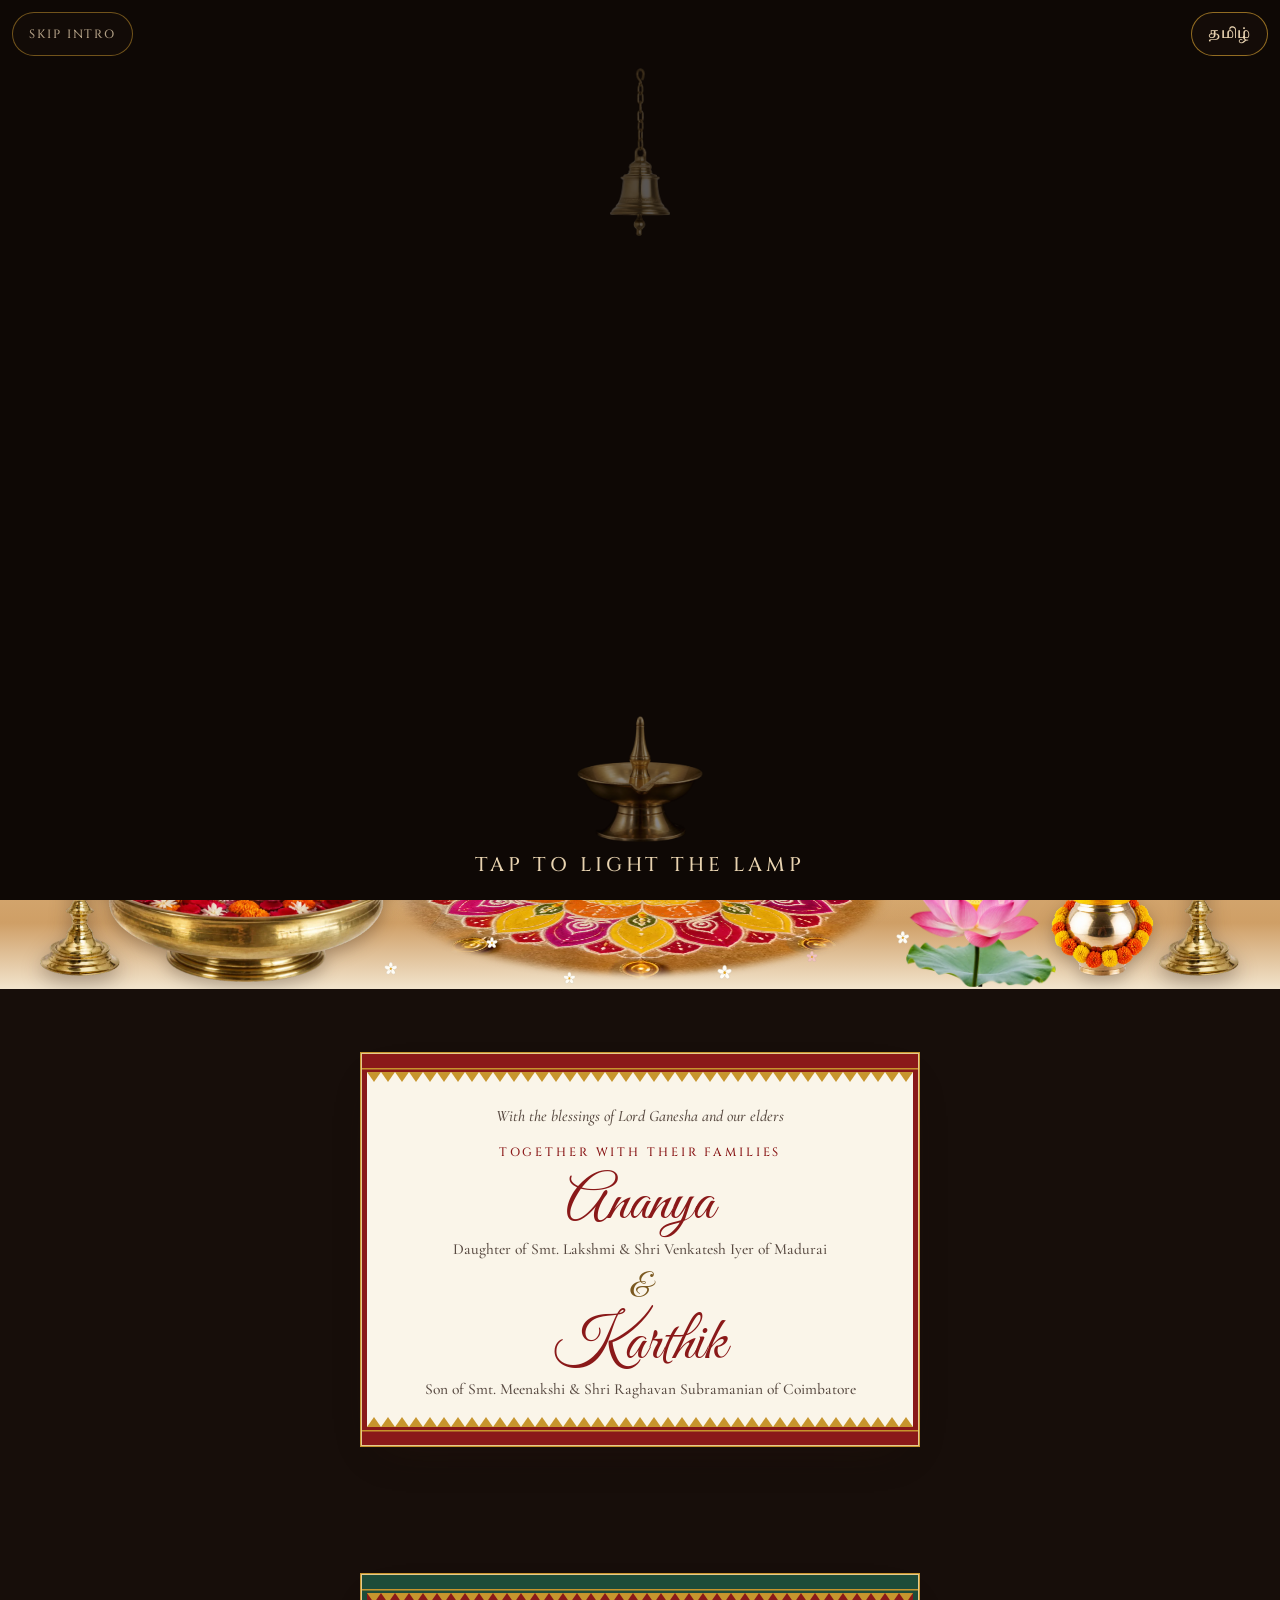
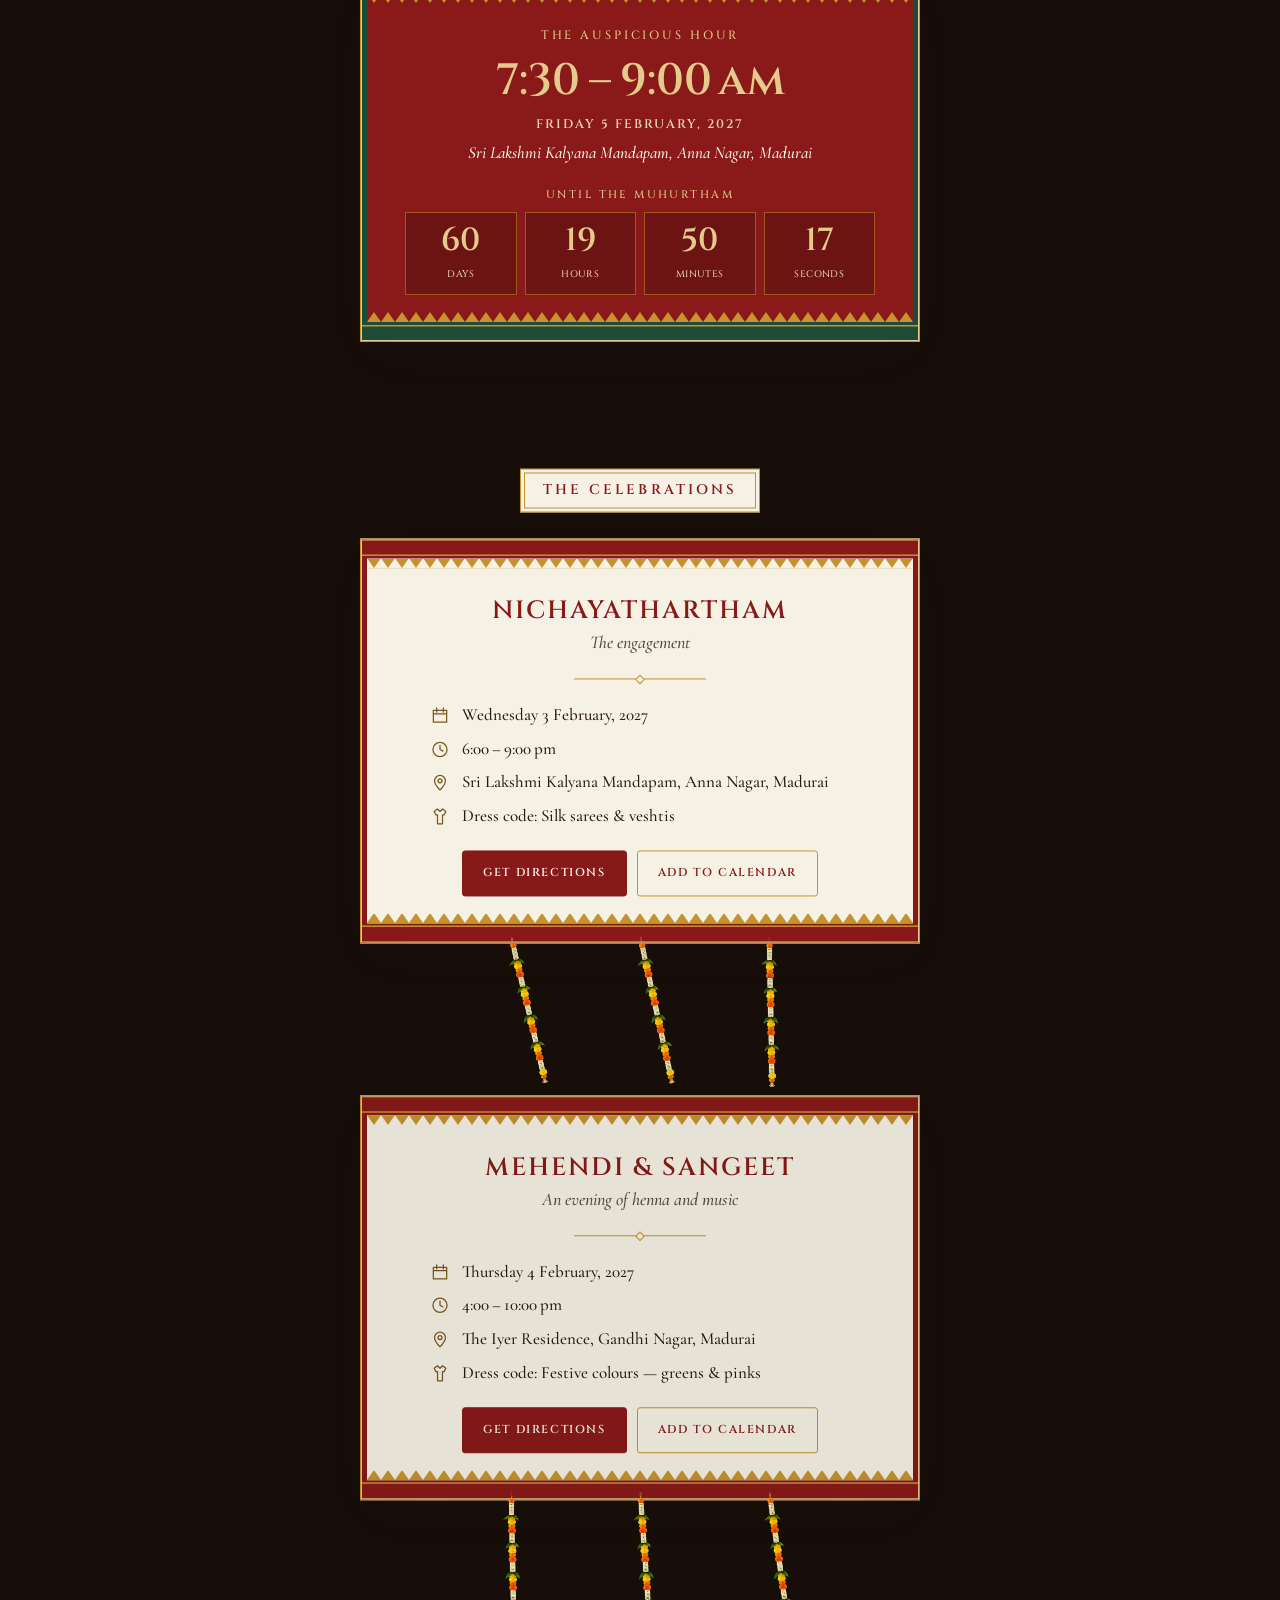
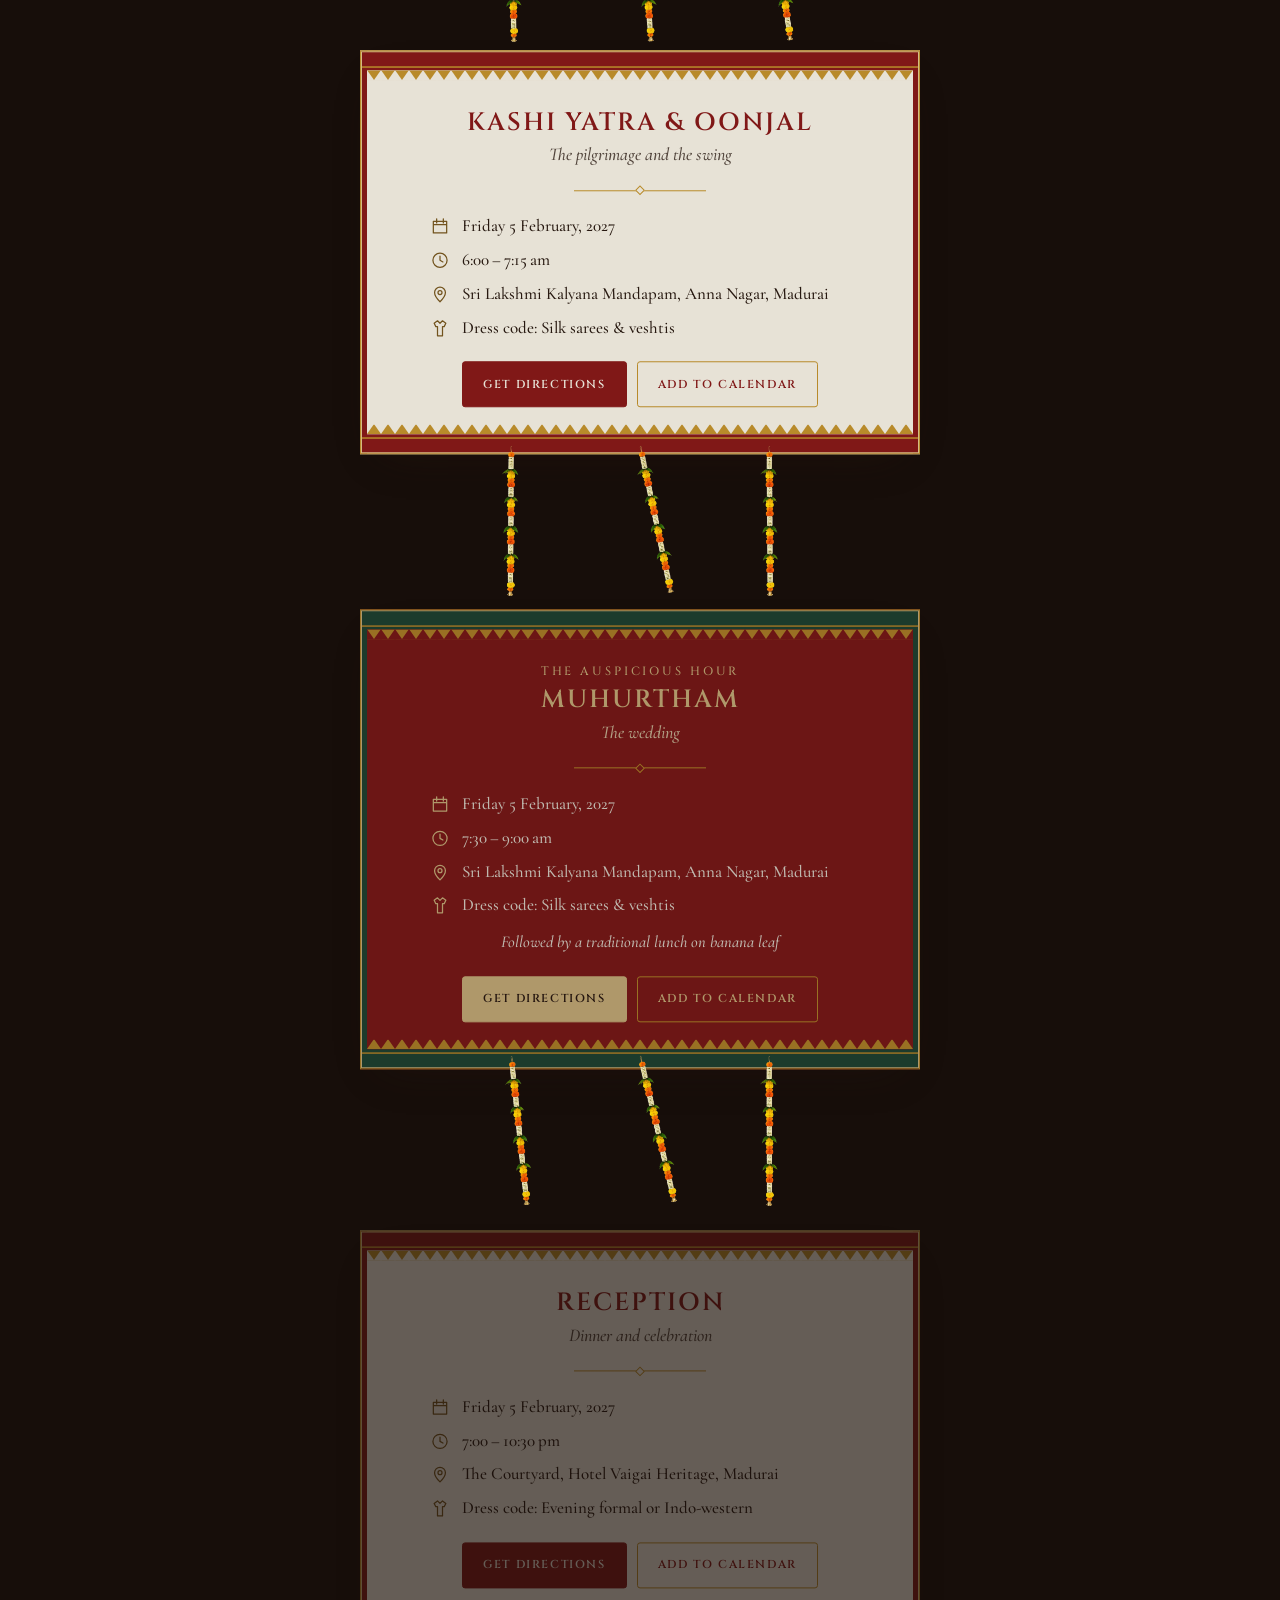
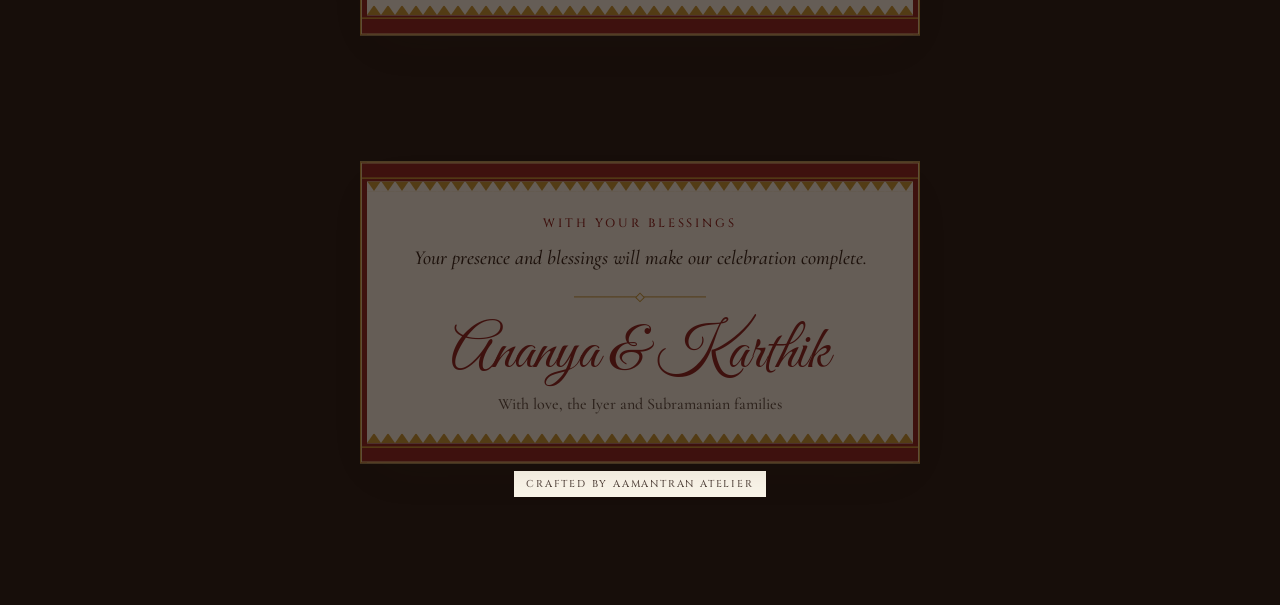
==== commit c32cb32e: "Temple Gold: realistic photo elements and richer colour Replace the drawn courtyard and entry artwor" ====
--- a/invites/ananya-weds-karthik/index.html
+++ b/invites/ananya-weds-karthik/index.html
@@ -24,13 +24,12 @@
     <div class="entry__sky"></div>
 
     <div class="temple" aria-hidden="true">
-      <div class="slot slot--gopuram" data-slot="gopuram"></div>
-      <div class="slot slot--frame" data-slot="temple-frame"></div>
       <div class="doorway">
         <div class="doorway__glow"></div>
         <div class="door door--left"><div class="slot" data-slot="temple-door-left"></div><span class="door__shade"></span></div>
         <div class="door door--right"><div class="slot" data-slot="temple-door-right"></div><span class="door__shade"></span></div>
       </div>
+      <div class="slot slot--frame" data-slot="temple-frame"></div>
       <div class="plaque"><span class="plaque__names" data-couple="short"></span></div>
       <div class="sway sway--thoranam"><div class="slot slot--thoranam" data-slot="thoranam"></div></div>
       <div class="sway sway--leaf-left"><div class="slot slot--leaf" data-slot="banana-leaf-left"></div></div>
@@ -60,10 +59,12 @@
   <!-- The courtyard frame: pillars, garland, jasmine strands and bells.
        It stays in place while the invitation scrolls through the middle. -->
   <div class="courtyard" id="courtyard" aria-hidden="true">
+    <div class="cy-view"><div class="slot" data-slot="temple-view"></div></div>
+    <div class="cy-veil" id="veil"></div>
     <div class="cy-pillar cy-pillar--left"><div class="slot" data-slot="pillar-left"></div></div>
     <div class="cy-pillar cy-pillar--right"><div class="slot" data-slot="pillar-right"></div></div>
     <div class="cy-hangings" id="hangings"></div>
-    <div class="cy-garland"><div class="slot" data-slot="garland"></div></div>
+    <div class="cy-garland" id="garland"></div>
     <div class="wind cy-leaf cy-leaf--tl" data-base="150" data-amp="2.2" data-period="5.6" data-lean="-3"><div class="slot" data-slot="banana-leaf-left"></div></div>
     <div class="wind cy-leaf cy-leaf--tl2" data-base="166" data-amp="2.8" data-period="4.7" data-lean="-3.5"><div class="slot" data-slot="banana-leaf-left"></div></div>
     <div class="wind cy-leaf cy-leaf--tr" data-base="-150" data-amp="2.2" data-period="5.9" data-lean="-3"><div class="slot" data-slot="banana-leaf-right"></div></div>
@@ -74,11 +75,10 @@
   <main class="site" id="site">
     <!-- 3–5. Invocation, greeting and the couple, standing in the courtyard. -->
     <section class="hero" id="couple" aria-labelledby="couple-title">
-      <div class="hero__view" aria-hidden="true"><div class="slot" data-slot="temple-view"></div></div>
       <div class="floor" aria-hidden="true">
         <div class="wind floor__plant" data-base="18" data-amp="2.5" data-period="5.2" data-lean="2.5"><div class="slot" data-slot="banana-leaf-left"></div></div>
         <div class="wind floor__plant floor__plant--2" data-base="38" data-amp="3" data-period="4.4" data-lean="3"><div class="slot" data-slot="banana-leaf-left"></div></div>
-        <div class="slot floor__kolam" data-slot="kolam" data-ext=".svg"></div>
+        <div class="floor__kolam"><div class="slot" data-slot="kolam"></div></div>
         <div class="floor__flowers" id="floor-flowers"></div>
         <div class="lamp lamp--left"><div class="slot" data-slot="kuthuvilakku"></div></div>
         <div class="slot floor__urli" data-slot="urli"></div>
--- a/templates/temple-gold/temple.css
+++ b/templates/temple-gold/temple.css
@@ -28,7 +28,8 @@
 
   /* Courtyard frame: pillar width and garland height. */
   --pw: clamp(30px, 9vw, 128px);
-  --gh: max(34px, 5vw);
+  --segw: clamp(200px, 34vw, 440px);
+  --gh: calc(var(--segw) * .2);
 
   --font-title: "Cinzel", "Times New Roman", serif;
   --font-script: "Great Vibes", cursive;
@@ -122,9 +123,11 @@
   z-index: 40;
   overflow: hidden;
   background: var(--night);
-  /* The temple is a 9:16 stage, as large as fits, standing on the bottom edge. */
-  --tw: min(100vw, var(--vh) * 9 / 16);
-  --th: calc(var(--tw) * 16 / 9);
+  /* The temple doorway photo is a 2:3 stage standing on the bottom edge: it
+     fills a phone (trimming the stone at the sides), and sits centred on wider
+     screens. */
+  --tw: min(max(100vw, var(--vh) * .6), var(--vh) * 2 / 3);
+  --th: calc(var(--tw) * 1.5);
 }
 .entry__sky {
   position: absolute;
@@ -145,16 +148,15 @@
 }
 .temple--front { z-index: 6; pointer-events: none; }
 
-.slot--gopuram { left: 14%; width: 72%; top: 1%; height: 26.5%; }
-.slot--frame { left: 13%; width: 74%; top: 27%; height: 61%; }
+.slot--frame { inset: 0; }
 
 .doorway {
   position: absolute;
-  left: 22.333%;
-  width: 55.334%;
-  top: 34.75%;
-  height: 48.75%;
-  perspective: 900px;
+  left: 17.19%;
+  width: 67.19%;
+  top: 8.07%;
+  height: 83.33%;
+  perspective: 1100px;
 }
 .doorway__glow {
   position: absolute;
@@ -171,6 +173,7 @@
   will-change: transform;
 }
 .door .slot { inset: 0; }
+.door .slot > img { object-fit: fill; }
 .door--left { left: 0; transform-origin: 0 50%; }
 .door--right { right: 0; transform-origin: 100% 50%; }
 .door__shade { position: absolute; inset: 0; background: #000; opacity: 0; pointer-events: none; }
@@ -178,9 +181,9 @@
 .plaque {
   position: absolute;
   left: 50%;
-  top: 28.1%;
-  height: 5.2%;
-  width: 50%;
+  top: 1.7%;
+  height: 5%;
+  width: 48%;
   translate: -50% 0;
   display: grid;
   place-items: center;
@@ -198,10 +201,10 @@
 
 .sway { position: absolute; will-change: transform; }
 .sway .slot { inset: 0; }
-.sway--thoranam { left: 17%; width: 66%; top: 34.2%; height: 7%; transform-origin: 50% 0; animation: sway 7s var(--ease) infinite alternate; }
-.sway--leaf-left, .sway--leaf-right { top: 40%; width: 23%; height: 56%; animation: sway-leaf 9s var(--ease) infinite alternate; }
-.sway--leaf-left { left: -6%; transform-origin: 50% 100%; }
-.sway--leaf-right { right: -6%; transform-origin: 50% 100%; animation-delay: -4.5s; }
+.sway--thoranam { left: 14%; width: 72%; top: 7.4%; height: 9.8%; transform-origin: 50% 0; animation: sway 7s var(--ease) infinite alternate; }
+.sway--leaf-left, .sway--leaf-right { bottom: 4%; width: 22%; height: 39.2%; filter: brightness(.62) saturate(.8); animation: sway-leaf 9s var(--ease) infinite alternate; }
+.sway--leaf-left { left: -8%; transform-origin: 50% 100%; }
+.sway--leaf-right { right: -8%; transform-origin: 50% 100%; animation-delay: -4.5s; }
 
 @keyframes sway { from { rotate: -.7deg; } to { rotate: .7deg; } }
 @keyframes sway-leaf { from { rotate: -1.4deg; } to { rotate: 1.2deg; } }
@@ -234,10 +237,10 @@
 .bell {
   position: absolute;
   left: 50%;
-  width: 14.2%;
-  margin-left: -7.1%;
-  top: 34.75%;
-  height: 17%;
+  width: 10%;
+  margin-left: -5%;
+  top: 7.6%;
+  height: 18.7%;
   transform-origin: 50% 0;
   opacity: .32;
   will-change: transform;
@@ -246,8 +249,8 @@
 .bell__tap {
   position: absolute;
   left: 50%;
-  top: 40%;
-  width: max(44px, 18%);
+  top: 15%;
+  width: max(44px, 16%);
   height: max(44px, 12%);
   translate: -50% 0;
   border: 0;
@@ -261,17 +264,18 @@
 .diya {
   position: absolute;
   left: 50%;
-  width: 30%;
-  margin-left: -15%;
-  bottom: 6.5%;
-  height: 13.5%;
+  width: 21%;
+  margin-left: -10.5%;
+  bottom: 6.4%;
+  height: 14%;
   opacity: .5;
 }
 .diya .slot { inset: 0; }
 .diya__glow {
   position: absolute;
   left: 50%;
-  top: 30%;
+  top: 48%;
+  left: 51.5%;
   width: 260%;
   aspect-ratio: 1;
   translate: -50% -50%;
@@ -281,10 +285,10 @@
 }
 .flame {
   position: absolute;
-  left: 50%;
-  bottom: 56.2%;
-  width: 17%;
-  margin-left: -8.5%;
+  left: 51.5%;
+  bottom: 43%;
+  width: 15%;
+  margin-left: -7.5%;
   aspect-ratio: 40 / 96;
   transform-origin: 50% 100%;
 }
@@ -410,41 +414,64 @@
 .cy-pillar--right { right: 0; }
 .cy-pillar .slot { inset: 0; }
 .cy-pillar .slot > img { object-fit: cover; object-position: 50% 0; }
-.cy-garland { position: absolute; top: 0; left: 0; right: 0; height: var(--gh); }
-.cy-garland .slot { inset: 0; }
-.cy-garland .slot > img { object-fit: cover; object-position: 50% 0; }
+.cy-pillar { filter: drop-shadow(0 0 14px rgba(42, 26, 18, .35)); }
+
+/* The temple tank at golden hour fills the courtyard; a warm veil settles
+   over it as the guest scrolls into the invitation (opacity set by script). */
+.cy-view { position: absolute; inset: 0; }
+.cy-view .slot { inset: 0; }
+.cy-view .slot > img { object-fit: cover; object-position: 33% 100%; }
+.cy-view::after {
+  content: "";
+  position: absolute;
+  inset: 0;
+  background: linear-gradient(to bottom, rgba(255, 238, 205, .38), rgba(255, 238, 205, 0) 45%);
+}
+.cy-veil {
+  position: absolute;
+  inset: 0;
+  opacity: 0;
+  background: linear-gradient(to bottom, color-mix(in srgb, var(--parchment) 82%, transparent), color-mix(in srgb, var(--parchment) 92%, transparent));
+}
+
+/* The thoranam runs across the top in overlapping lengths, each stirring on its own. */
+.cy-garland { position: absolute; top: 0; left: -2vw; right: -2vw; display: flex; justify-content: center; }
+.garland-seg { position: relative; flex: 0 0 auto; width: var(--segw); aspect-ratio: 1400 / 289; margin: 0 calc(var(--segw) * -.04); transform-origin: 50% 0; }
+.garland-seg .slot { inset: 0; }
 
 .wind { will-change: transform; }
 .cy-leaf {
   position: absolute;
   width: var(--lw);
-  aspect-ratio: 94 / 400;
-  top: calc(var(--lw) * -4.255 + var(--gh) * .4);
+  aspect-ratio: 374 / 1000;
+  top: calc(var(--lw) * -2.674 + var(--gh) * .4);
   transform-origin: 50% 100%;
 }
 .cy-leaf .slot { inset: 0; }
+.cy-leaf, .floor__plant { filter: saturate(.82) brightness(.9) hue-rotate(-6deg); }
 .cy-leaf--tl { --lw: clamp(58px, min(15vw, 17vh), 150px); left: calc(var(--pw) * .5 - var(--lw) / 2); transform: rotate(150deg); }
 .cy-leaf--tl2 { --lw: clamp(46px, min(11vw, 13vh), 115px); left: calc(var(--pw) * 1.1 - var(--lw) / 2); transform: rotate(166deg); }
 .cy-leaf--tr { --lw: clamp(58px, min(15vw, 17vh), 150px); right: calc(var(--pw) * .5 - var(--lw) / 2); transform: rotate(-150deg); }
 .cy-leaf--tr2 { --lw: clamp(46px, min(11vw, 13vh), 115px); right: calc(var(--pw) * 1.1 - var(--lw) / 2); transform: rotate(-166deg); }
 
 .strand {
-  --sw: clamp(13px, 2.2vw, 26px);
-  position: absolute;
-  top: calc(var(--gh) * .45);
-  width: var(--sw);
-  height: calc(var(--sw) * var(--len) / 24);
-  margin: 0 calc(var(--sw) / -2);
+  --sw: clamp(18px, 3vw, 34px);
+  position: absolute;
+  top: calc(var(--gh) * .12);
+  width: calc(var(--sw) * var(--len) / 270);
+  aspect-ratio: 136 / 1100;
+  translate: -50% 0;
   transform-origin: 50% 0;
 }
+.cy-hangings .strand[style*="right"] { translate: 50% 0; }
 .strand .slot { inset: 0; }
 .strand > svg { display: block; width: 100%; height: 100%; }
 .hang-bell {
   position: absolute;
   top: calc(var(--gh) * .2);
-  width: clamp(26px, 4.6vw, 56px);
-  margin: 0 calc(clamp(26px, 4.6vw, 56px) / -2);
-  aspect-ratio: 80 / 170;
+  width: clamp(28px, 5vw, 60px);
+  translate: -50% 0;
+  aspect-ratio: 271 / 760;
   transform-origin: 50% 0;
 }
 .hang-bell .slot { inset: 0; }
@@ -463,6 +490,9 @@
 }
 .cy-petals { position: absolute; inset: 0; }
 .petal { position: absolute; left: 0; top: 0; width: 15px; height: 15px; will-change: transform, opacity; }
+.petal--marigold, .petal--rose { width: 11px; height: 14px; border-radius: 60% 40% 55% 45% / 65% 55% 45% 35%; }
+.petal--marigold { background: radial-gradient(circle at 40% 30%, #ffc44d, #f28a12 70%); }
+.petal--rose { background: radial-gradient(circle at 40% 30%, #f06a8a, #b3163c 75%); }
 .petal svg, .floor-flower svg { display: block; width: 100%; height: 100%; }
 .jf-petals { fill: #fffdf6; stroke: color-mix(in srgb, var(--sandal-deep), transparent 30%); stroke-width: .6; }
 .jf-eye { fill: var(--turmeric); }
@@ -525,20 +555,35 @@
 }
 .panel--ivory { --panel-bg: var(--ivory); color: var(--stone); }
 .panel--red { --panel-bg: var(--kumkum); color: var(--ivory); }
-.zari { padding: 42px clamp(18px, 5vw, 40px) 34px; }
+.zari {
+  --band: var(--kumkum);
+  padding: 52px clamp(22px, 6vw, 44px) 46px;
+  border-color: var(--gold);
+  box-shadow: inset 0 0 0 1px var(--gold-light), 0 18px 44px -20px rgba(42, 26, 18, .45);
+  /* A Kanjeevaram border: a silk band with a fine gold rule along it. */
+  background:
+    linear-gradient(var(--gold), var(--gold)) 0 15px / 100% 1.5px no-repeat,
+    linear-gradient(var(--gold), var(--gold)) 0 calc(100% - 15px) / 100% 1.5px no-repeat,
+    linear-gradient(var(--band), var(--band)) top / 100% 19px no-repeat,
+    linear-gradient(var(--band), var(--band)) bottom / 100% 19px no-repeat,
+    linear-gradient(var(--band), var(--band)) left / 6px 100% no-repeat,
+    linear-gradient(var(--band), var(--band)) right / 6px 100% no-repeat,
+    var(--panel-bg);
+}
+.panel--red.zari { --band: var(--peacock); }
 .zari::before, .zari::after {
   content: "";
   position: absolute;
-  left: 9px;
-  right: 9px;
-  height: 7px;
+  left: 6px;
+  right: 6px;
+  height: 10px;
   background: var(--gold);
-  -webkit-mask: var(--temple-border) repeat-x 0 0 / 11px 7px;
-  mask: var(--temple-border) repeat-x 0 0 / 11px 7px;
+  -webkit-mask: var(--temple-border) repeat-x 0 0 / 14px 10px;
+  mask: var(--temple-border) repeat-x 0 0 / 14px 10px;
   pointer-events: none;
 }
-.zari::before { top: 9px; }
-.zari::after { bottom: 9px; transform: scaleY(-1); }
+.zari::before { top: 19px; }
+.zari::after { bottom: 19px; transform: scaleY(-1); }
 :root { --temple-border: url("data:image/svg+xml,%3Csvg xmlns='http://www.w3.org/2000/svg' width='11' height='7'%3E%3Cpath d='M0 0h11L5.5 7z'/%3E%3C/svg%3E"); }
 
 .kicker {
@@ -583,37 +628,41 @@
   overflow: clip;
 }
 .hero:focus { outline: none; }
-.hero__view { position: absolute; left: 0; right: 0; bottom: calc(var(--floor-h) - 6px); height: max(140px, min(37.5vw, 46vh)); }
-.hero__view .slot { inset: 0; }
 .floor {
   position: absolute;
   left: 0;
   right: 0;
   bottom: 0;
   height: var(--floor-h);
-  background: linear-gradient(to bottom, var(--floor-top), var(--floor-bottom) 70%, var(--parchment));
+  border-top: 5px solid color-mix(in srgb, var(--sandal), #fff 30%);
+  /* Warm sandstone, lit from the lamps, fading into the page below. */
+  background:
+    radial-gradient(60% 80% at 50% 20%, rgba(255, 214, 140, .45), transparent 70%),
+    linear-gradient(to bottom, #e3c08c, #cf9f66 70%, var(--parchment));
+  box-shadow: 0 -10px 24px -12px rgba(42, 26, 18, .4);
 }
 .floor > * { position: absolute; }
-.floor__kolam { left: 50%; bottom: 14%; width: min(76vw, 540px); aspect-ratio: 400 / 140; translate: -50% 0; }
+.floor__kolam { left: 50%; bottom: 4%; width: min(86vw, 640px); aspect-ratio: 1; translate: -50% 0; transform: perspective(900px) rotateX(64deg); transform-origin: 50% 100%; }
+.floor__kolam .slot { inset: 0; }
 .floor__flowers { inset: 0; }
 .floor-flower { position: absolute; width: calc(17px * var(--s)); aspect-ratio: 1; }
 .floor-flower--pink .jf-petals { fill: #f1c2c0; }
-.floor__plant { left: calc(var(--pw) * .1 - var(--lw) / 2); bottom: 55%; --lw: clamp(56px, min(14vw, 15vh), 130px); width: var(--lw); aspect-ratio: 94 / 400; transform-origin: 50% 100%; transform: rotate(18deg); }
+.floor__plant { left: calc(var(--pw) * .1 - var(--lw) / 2); bottom: 55%; --lw: clamp(56px, min(14vw, 15vh), 130px); width: var(--lw); aspect-ratio: 374 / 1000; transform-origin: 50% 100%; transform: rotate(18deg); }
 .floor__plant--2 { --lw: clamp(46px, min(11vw, 12vh), 105px); transform: rotate(38deg); }
 .floor__plant .slot { inset: 0; }
-.lamp { bottom: 6%; height: var(--lh); aspect-ratio: 120 / 400; cursor: pointer; }
+.lamp { bottom: 6%; height: var(--lh); aspect-ratio: 288 / 1000; cursor: pointer; filter: drop-shadow(0 8px 10px rgba(42, 26, 18, .35)); }
 .lamp .slot { inset: 0; }
 .lamp--left { left: calc(var(--pw) * .35); }
 .lamp--right { right: calc(var(--pw) * .35); }
-.floor__urli { left: calc(var(--pw) * .35 + var(--lh) * .2); bottom: 4%; width: clamp(112px, 29vw, 300px); aspect-ratio: 200 / 110; }
-.floor__kalasam { right: calc(var(--pw) * .35 + var(--lh) * .2); bottom: 7%; width: clamp(58px, 14vw, 150px); aspect-ratio: 120 / 170; }
+.floor__urli { left: calc(var(--pw) * .35 + var(--lh) * .2); bottom: 3%; width: clamp(112px, 29vw, 300px); aspect-ratio: 2; filter: drop-shadow(0 6px 8px rgba(42, 26, 18, .3)); }
+.floor__kalasam { right: calc(var(--pw) * .35 + var(--lh) * .2); bottom: 6%; width: clamp(64px, 15vw, 160px); aspect-ratio: 625 / 720; filter: drop-shadow(0 6px 8px rgba(42, 26, 18, .3)); }
 .floor__kalasam .slot { inset: 0; }
-.floor__lotus { right: calc(var(--pw) * .35 + var(--lh) * .2 + clamp(58px, 14vw, 150px) * .85); bottom: 2%; width: clamp(60px, 16vw, 170px); aspect-ratio: 140 / 90; }
+.floor__lotus { right: calc(var(--pw) * .35 + var(--lh) * .2 + clamp(64px, 15vw, 160px) * .8); bottom: 1%; width: clamp(56px, 14vw, 150px); aspect-ratio: 640 / 552; }
 
 .cflame {
   position: absolute;
-  width: 11%;
-  margin-left: -5.5%;
+  width: 8%;
+  margin-left: -4%;
   aspect-ratio: 40 / 96;
   translate: 0 -100%;
   transform-origin: 50% 100%;
@@ -734,8 +783,9 @@
   text-align: center;
 }
 .events__list { display: flex; flex-direction: column; }
-.between { display: flex; justify-content: space-around; height: 120px; margin: 0 14%; }
-.strand--between { --sw: 13px; position: relative; top: -4px; margin: 0; }
+.between { display: flex; justify-content: space-around; height: 150px; margin: 0 16%; }
+.strand--between { --sw: 34px; position: relative; top: -6px; translate: none; }
+.strand--between .slot { inset: 0; }
 .event { text-align: center; }
 .event__name { margin: 4px 0 0; font: 600 clamp(19px, 5.6vw, 25px)/1.25 var(--font-title); letter-spacing: .08em; text-transform: uppercase; color: var(--kumkum); }
 .event--muhurtham .event__name { color: var(--gold-light); }
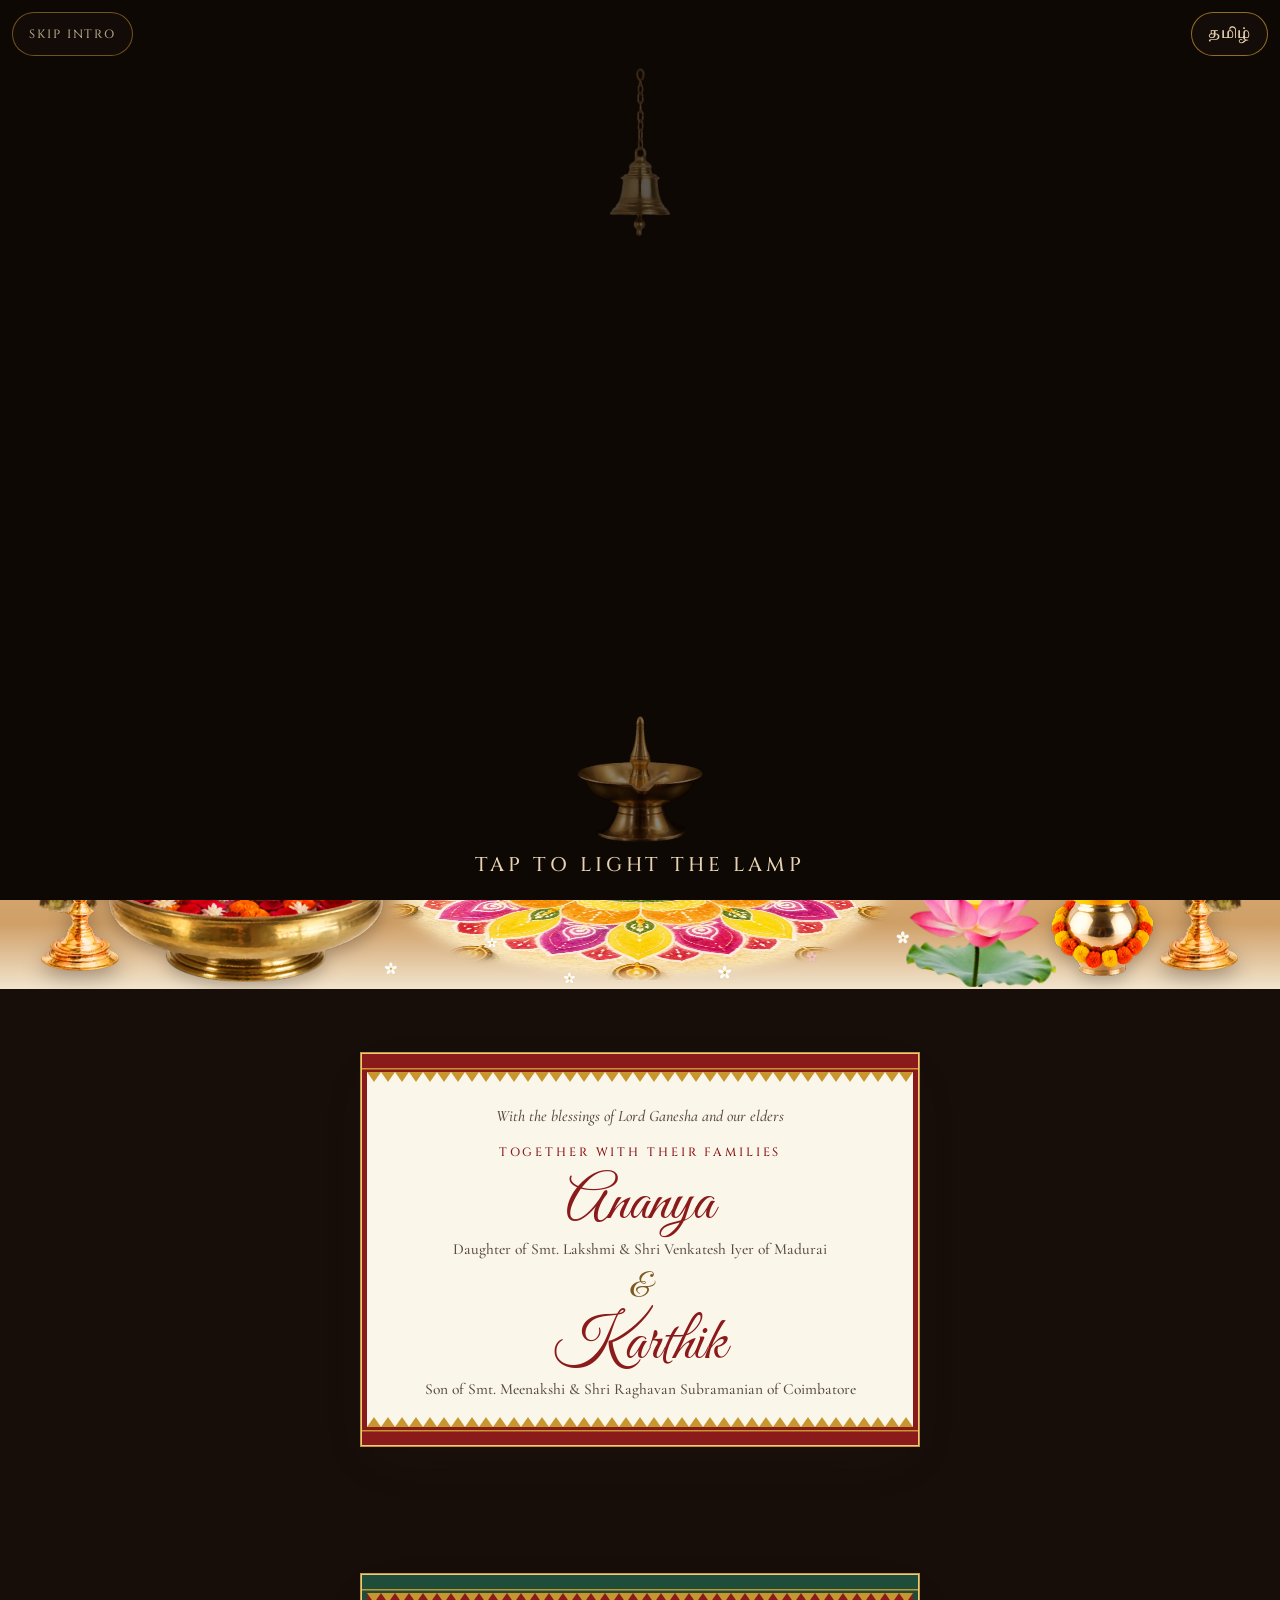
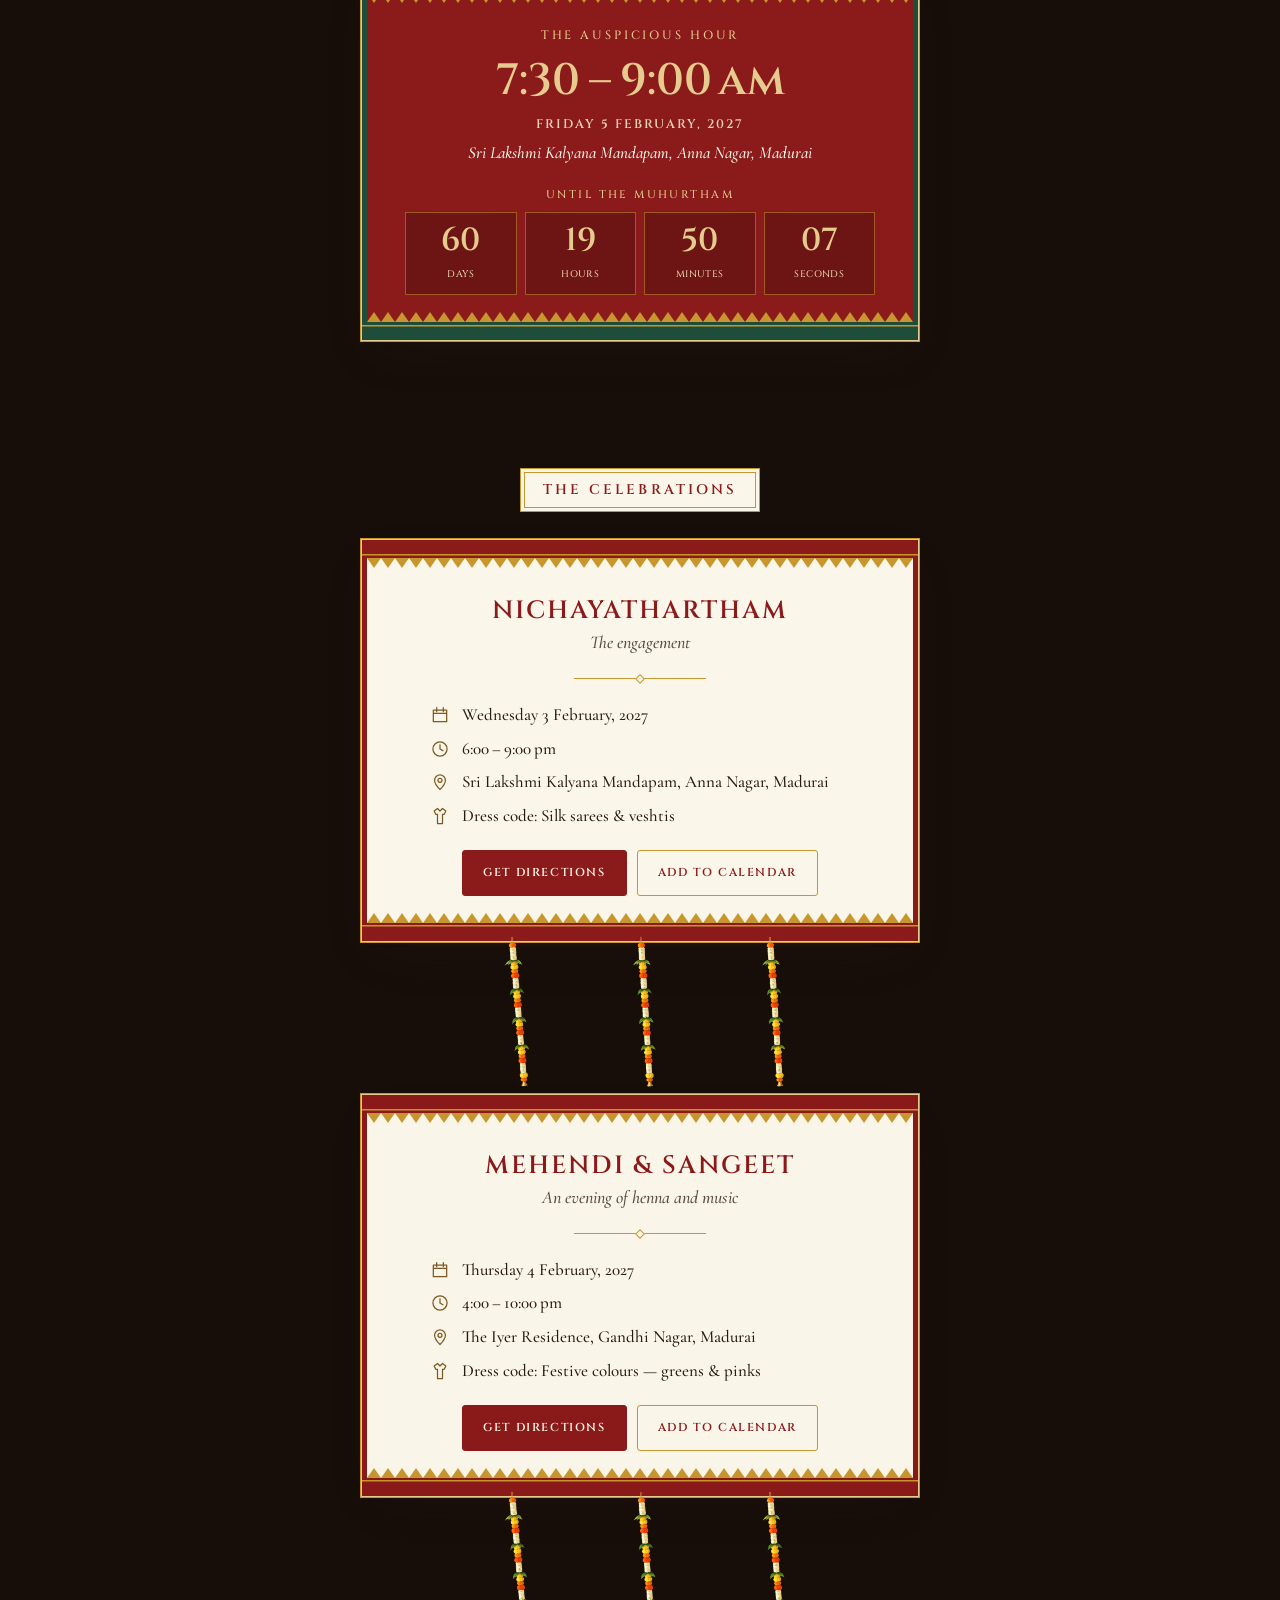
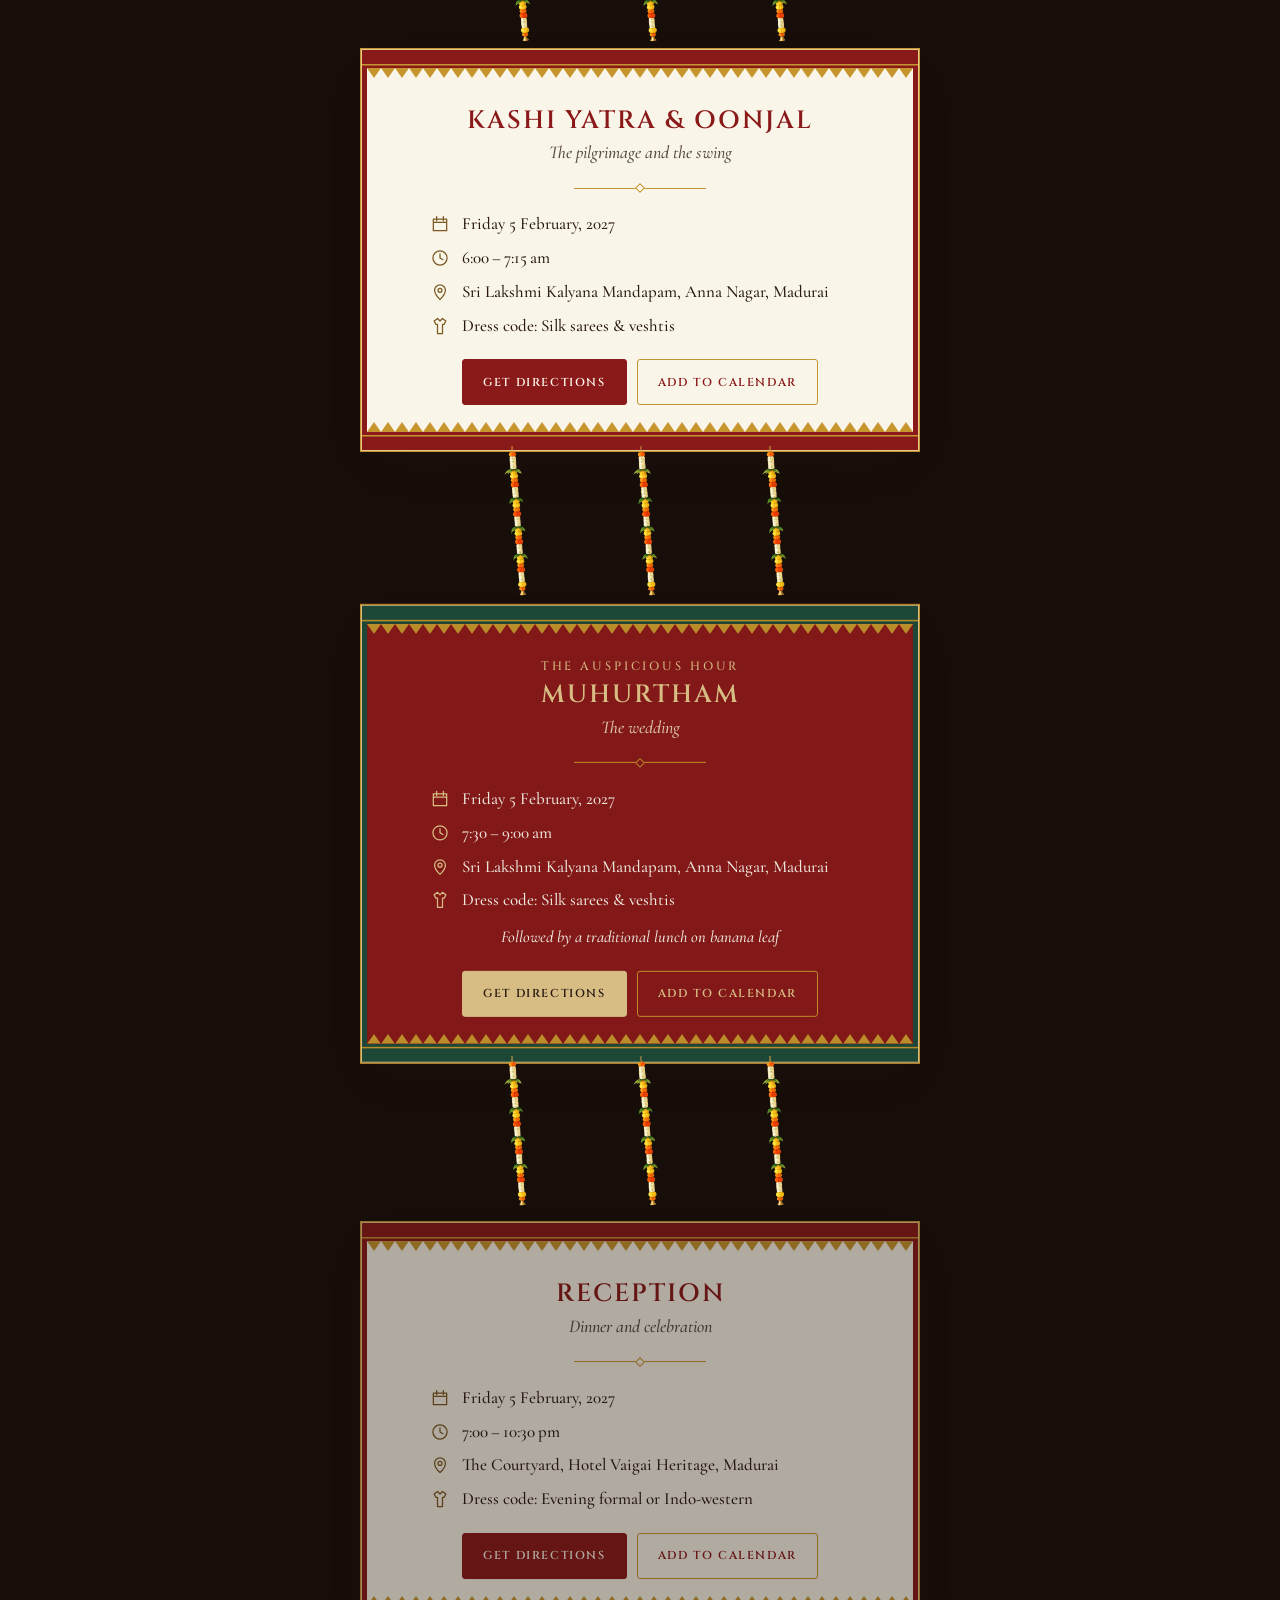
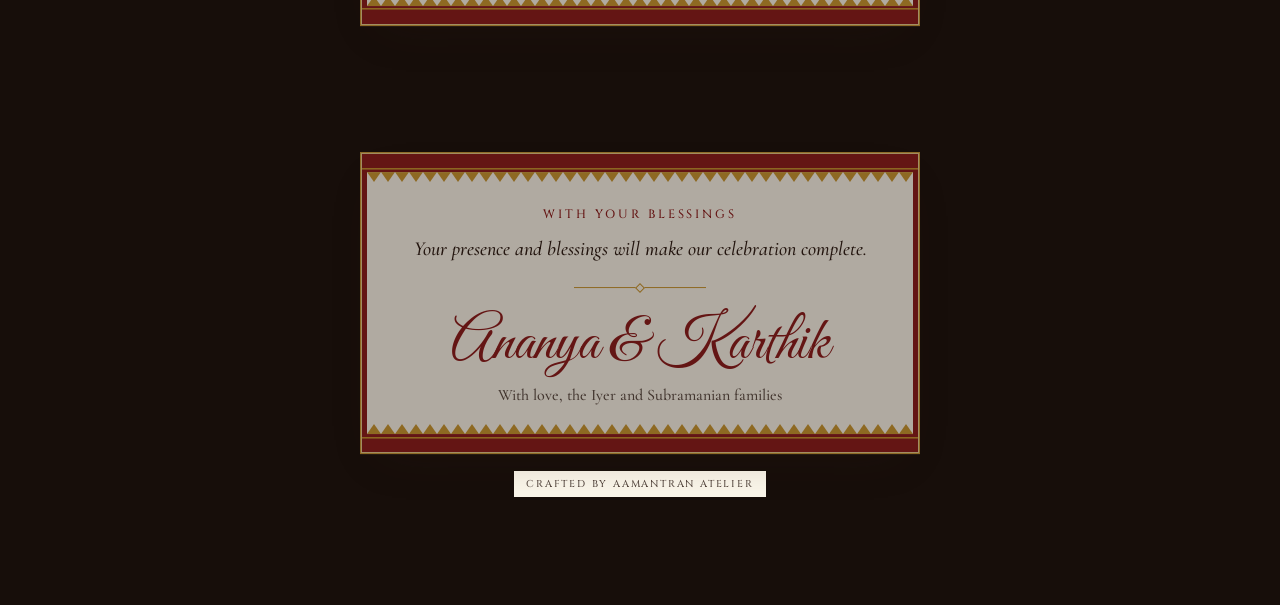
==== commit 39f9f11b: "Temple Gold: painted artwork, natural wind and life in the sky Artwork - Replace the photographic el" ====
--- a/invites/ananya-weds-karthik/index.html
+++ b/invites/ananya-weds-karthik/index.html
@@ -32,8 +32,8 @@
       <div class="slot slot--frame" data-slot="temple-frame"></div>
       <div class="plaque"><span class="plaque__names" data-couple="short"></span></div>
       <div class="sway sway--thoranam"><div class="slot slot--thoranam" data-slot="thoranam"></div></div>
-      <div class="sway sway--leaf-left"><div class="slot slot--leaf" data-slot="banana-leaf-left"></div></div>
-      <div class="sway sway--leaf-right"><div class="slot slot--leaf" data-slot="banana-leaf-right"></div></div>
+      <div class="sway sway--plant-left"><div class="slot" data-slot="banana-plant-left"></div></div>
+      <div class="sway sway--plant-right"><div class="slot" data-slot="banana-plant-right"></div></div>
     </div>
 
     <div class="entry__dark"></div>
@@ -60,15 +60,17 @@
        It stays in place while the invitation scrolls through the middle. -->
   <div class="courtyard" id="courtyard" aria-hidden="true">
     <div class="cy-view"><div class="slot" data-slot="temple-view"></div></div>
+    <div class="cy-sky" id="sky">
+      <span class="cy-rays"></span>
+      <span class="cy-cloud cy-cloud--a"></span>
+      <span class="cy-cloud cy-cloud--b"></span>
+      <span class="cy-water"></span>
+    </div>
     <div class="cy-veil" id="veil"></div>
     <div class="cy-pillar cy-pillar--left"><div class="slot" data-slot="pillar-left"></div></div>
     <div class="cy-pillar cy-pillar--right"><div class="slot" data-slot="pillar-right"></div></div>
     <div class="cy-hangings" id="hangings"></div>
     <div class="cy-garland" id="garland"></div>
-    <div class="wind cy-leaf cy-leaf--tl" data-base="150" data-amp="2.2" data-period="5.6" data-lean="-3"><div class="slot" data-slot="banana-leaf-left"></div></div>
-    <div class="wind cy-leaf cy-leaf--tl2" data-base="166" data-amp="2.8" data-period="4.7" data-lean="-3.5"><div class="slot" data-slot="banana-leaf-left"></div></div>
-    <div class="wind cy-leaf cy-leaf--tr" data-base="-150" data-amp="2.2" data-period="5.9" data-lean="-3"><div class="slot" data-slot="banana-leaf-right"></div></div>
-    <div class="wind cy-leaf cy-leaf--tr2" data-base="-166" data-amp="2.8" data-period="5" data-lean="-3.5"><div class="slot" data-slot="banana-leaf-right"></div></div>
     <div class="cy-petals" id="petals"></div>
   </div>
 
@@ -76,8 +78,8 @@
     <!-- 3–5. Invocation, greeting and the couple, standing in the courtyard. -->
     <section class="hero" id="couple" aria-labelledby="couple-title">
       <div class="floor" aria-hidden="true">
-        <div class="wind floor__plant" data-base="18" data-amp="2.5" data-period="5.2" data-lean="2.5"><div class="slot" data-slot="banana-leaf-left"></div></div>
-        <div class="wind floor__plant floor__plant--2" data-base="38" data-amp="3" data-period="4.4" data-lean="3"><div class="slot" data-slot="banana-leaf-left"></div></div>
+        <div class="wind floor__plant floor__plant--left" data-kind="plant" data-amp="1.2" data-period="4.6" data-lean="1.6"><div class="slot" data-slot="banana-plant-left"></div></div>
+        <div class="wind floor__plant floor__plant--right" data-kind="plant" data-amp="1.2" data-period="5.1" data-lean="1.6"><div class="slot" data-slot="banana-plant-right"></div></div>
         <div class="floor__kolam"><div class="slot" data-slot="kolam"></div></div>
         <div class="floor__flowers" id="floor-flowers"></div>
         <div class="lamp lamp--left"><div class="slot" data-slot="kuthuvilakku"></div></div>
--- a/templates/temple-gold/temple.css
+++ b/templates/temple-gold/temple.css
@@ -152,10 +152,10 @@
 
 .doorway {
   position: absolute;
-  left: 17.19%;
-  width: 67.19%;
-  top: 8.07%;
-  height: 83.33%;
+  left: 16.02%;
+  width: 68.36%;
+  top: 8.85%;
+  height: 82.29%;
   perspective: 1100px;
 }
 .doorway__glow {
@@ -201,13 +201,19 @@
 
 .sway { position: absolute; will-change: transform; }
 .sway .slot { inset: 0; }
-.sway--thoranam { left: 14%; width: 72%; top: 7.4%; height: 9.8%; transform-origin: 50% 0; animation: sway 7s var(--ease) infinite alternate; }
-.sway--leaf-left, .sway--leaf-right { bottom: 4%; width: 22%; height: 39.2%; filter: brightness(.62) saturate(.8); animation: sway-leaf 9s var(--ease) infinite alternate; }
-.sway--leaf-left { left: -8%; transform-origin: 50% 100%; }
-.sway--leaf-right { right: -8%; transform-origin: 50% 100%; animation-delay: -4.5s; }
+.sway--thoranam { left: 14%; width: 72%; top: 7.4%; height: 9.8%; transform-origin: 50% 0; animation: ripple 5.5s var(--ease) infinite alternate; }
+.sway--plant-left, .sway--plant-right { bottom: 3%; width: 30%; height: 39.5%; transform-origin: 50% 100%; filter: brightness(.55) saturate(.85); animation: bend 8s var(--ease) infinite alternate; }
+.sway--plant-left { left: -12%; }
+.sway--plant-right { right: -12%; animation-delay: -4s; animation-duration: 9s; }
+/* A plant bends from its base: the top travels, the roots stay put. */
+@keyframes bend {
+  0%   { transform: rotate(-.4deg) skewX(.9deg); }
+  45%  { transform: rotate(.5deg) skewX(-1.3deg); }
+  100% { transform: rotate(-.2deg) skewX(.5deg); }
+}
 
 @keyframes sway { from { rotate: -.7deg; } to { rotate: .7deg; } }
-@keyframes sway-leaf { from { rotate: -1.4deg; } to { rotate: 1.2deg; } }
+@keyframes ripple { 0% { transform: skewX(-1deg); } 50% { transform: skewX(.8deg) scaleY(1.01); } 100% { transform: skewX(-.4deg); } }
 @keyframes leaf { from { rotate: -5deg; } to { rotate: 5deg; } }
 
 /* Darkness with a hole of lamplight that grows from the flame (--r). */
@@ -436,23 +442,56 @@
 
 /* The thoranam runs across the top in overlapping lengths, each stirring on its own. */
 .cy-garland { position: absolute; top: 0; left: -2vw; right: -2vw; display: flex; justify-content: center; }
-.garland-seg { position: relative; flex: 0 0 auto; width: var(--segw); aspect-ratio: 1400 / 289; margin: 0 calc(var(--segw) * -.04); transform-origin: 50% 0; }
+.garland-seg { position: relative; flex: 0 0 auto; width: var(--segw); aspect-ratio: 1400 / 289; margin: 0 calc(var(--segw) * -.1); transform-origin: 50% 0; }
 .garland-seg .slot { inset: 0; }
 
-.wind { will-change: transform; }
-.cy-leaf {
-  position: absolute;
-  width: var(--lw);
-  aspect-ratio: 374 / 1000;
-  top: calc(var(--lw) * -2.674 + var(--gh) * .4);
-  transform-origin: 50% 100%;
-}
-.cy-leaf .slot { inset: 0; }
-.cy-leaf, .floor__plant { filter: saturate(.82) brightness(.9) hue-rotate(-6deg); }
-.cy-leaf--tl { --lw: clamp(58px, min(15vw, 17vh), 150px); left: calc(var(--pw) * .5 - var(--lw) / 2); transform: rotate(150deg); }
-.cy-leaf--tl2 { --lw: clamp(46px, min(11vw, 13vh), 115px); left: calc(var(--pw) * 1.1 - var(--lw) / 2); transform: rotate(166deg); }
-.cy-leaf--tr { --lw: clamp(58px, min(15vw, 17vh), 150px); right: calc(var(--pw) * .5 - var(--lw) / 2); transform: rotate(-150deg); }
-.cy-leaf--tr2 { --lw: clamp(46px, min(11vw, 13vh), 115px); right: calc(var(--pw) * 1.1 - var(--lw) / 2); transform: rotate(-166deg); }
+.wind { will-change: transform; backface-visibility: hidden; }
+.wind img { image-rendering: auto; }
+
+/* Life in the sky: sun rays, drifting clouds, light on the water, birds and a
+   far-off fall of petals. All of it sits behind the pillars and the veil. */
+.cy-sky { position: absolute; inset: 0; overflow: hidden; pointer-events: none; }
+.cy-rays {
+  position: absolute;
+  inset: -10% -10% 30% 30%;
+  background: repeating-conic-gradient(from 200deg at 78% 12%, rgba(255, 238, 196, 0) 0deg, rgba(255, 238, 196, .26) 3deg, rgba(255, 238, 196, 0) 8deg, rgba(255, 238, 196, 0) 13deg);
+  -webkit-mask-image: radial-gradient(circle at 78% 12%, #000 5%, transparent 60%);
+  mask-image: radial-gradient(circle at 78% 12%, #000 5%, transparent 60%);
+  animation: rays 11s var(--ease) infinite alternate;
+}
+@keyframes rays { from { opacity: .35; rotate: -1.5deg; } to { opacity: .9; rotate: 1.5deg; } }
+.cy-cloud {
+  position: absolute;
+  left: 0;
+  width: 46vw;
+  height: 13vw;
+  border-radius: 50%;
+  background: radial-gradient(closest-side, rgba(255, 249, 238, .55), rgba(255, 249, 238, 0));
+  animation: cloud 110s linear infinite;
+}
+.cy-cloud--a { top: 5%; animation-delay: -40s; }
+.cy-cloud--b { top: 17%; width: 34vw; height: 9vw; animation-duration: 150s; animation-delay: -110s; opacity: .8; }
+@keyframes cloud { from { translate: -50vw 0; } to { translate: 110vw 0; } }
+.cy-water {
+  position: absolute;
+  left: -5%;
+  right: -5%;
+  bottom: 0;
+  height: 30%;
+  background: repeating-linear-gradient(to bottom, transparent 0 10px, rgba(255, 250, 230, .2) 10px 11.5px, transparent 11.5px 19px);
+  -webkit-mask-image: linear-gradient(to bottom, transparent, #000 35%, #000 80%, transparent);
+  mask-image: linear-gradient(to bottom, transparent, #000 35%, #000 80%, transparent);
+  animation: water 6s var(--ease) infinite alternate;
+}
+@keyframes water { from { translate: -14px 0; opacity: .5; } to { translate: 14px 2px; opacity: 1; } }
+.bird { position: absolute; left: 0; top: 0; width: calc(22px * var(--size, 1)); aspect-ratio: 24 / 10; will-change: transform; }
+.bird svg { display: block; width: 100%; height: 100%; overflow: visible; }
+.bird__wings { fill: #5b3a2c; opacity: .7; transform-box: fill-box; transform-origin: 50% 70%; animation: flap var(--flap, .8s) ease-in-out infinite alternate; }
+@keyframes flap { from { scale: 1 1; } 60% { scale: 1 -.35; } to { scale: 1 -.5; } }
+.far-petal { position: absolute; left: 0; top: 0; width: 7px; height: 9px; border-radius: 60% 40% 55% 45% / 65% 55% 45% 35%; filter: blur(.5px); will-change: transform, opacity; }
+.far-petal--jasmine { background: #fffaf0; }
+.far-petal--marigold { background: #f6a11c; }
+.far-petal--rose { background: #e2486c; }
 
 .strand {
   --sw: clamp(18px, 3vw, 34px);
@@ -647,8 +686,9 @@
 .floor__flowers { inset: 0; }
 .floor-flower { position: absolute; width: calc(17px * var(--s)); aspect-ratio: 1; }
 .floor-flower--pink .jf-petals { fill: #f1c2c0; }
-.floor__plant { left: calc(var(--pw) * .1 - var(--lw) / 2); bottom: 55%; --lw: clamp(56px, min(14vw, 15vh), 130px); width: var(--lw); aspect-ratio: 374 / 1000; transform-origin: 50% 100%; transform: rotate(18deg); }
-.floor__plant--2 { --lw: clamp(46px, min(11vw, 12vh), 105px); transform: rotate(38deg); }
+.floor__plant { bottom: 34%; width: clamp(130px, min(32vw, 34vh), 380px); aspect-ratio: 557 / 1100; transform-origin: 50% 100%; }
+.floor__plant--left { left: calc(var(--pw) * -.6); }
+.floor__plant--right { right: calc(var(--pw) * -.6); }
 .floor__plant .slot { inset: 0; }
 .lamp { bottom: 6%; height: var(--lh); aspect-ratio: 288 / 1000; cursor: pointer; filter: drop-shadow(0 8px 10px rgba(42, 26, 18, .35)); }
 .lamp .slot { inset: 0; }
